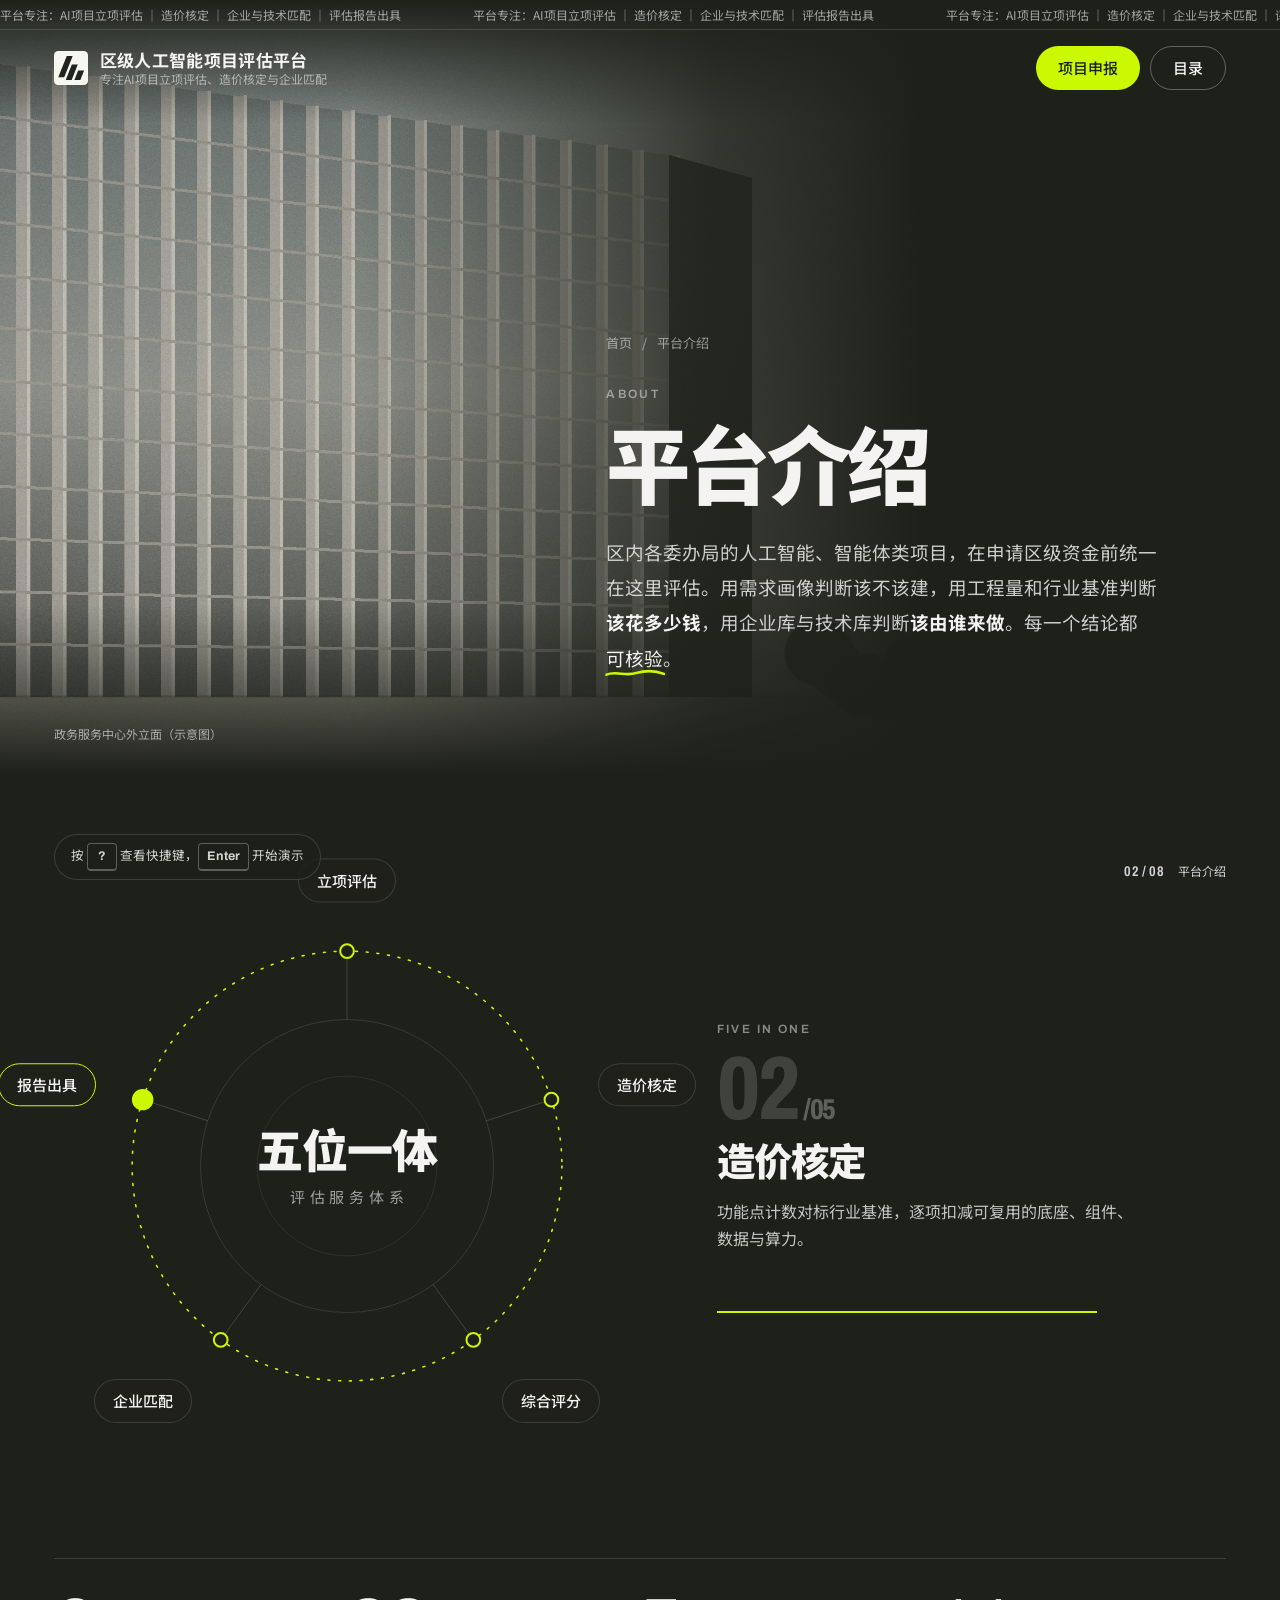
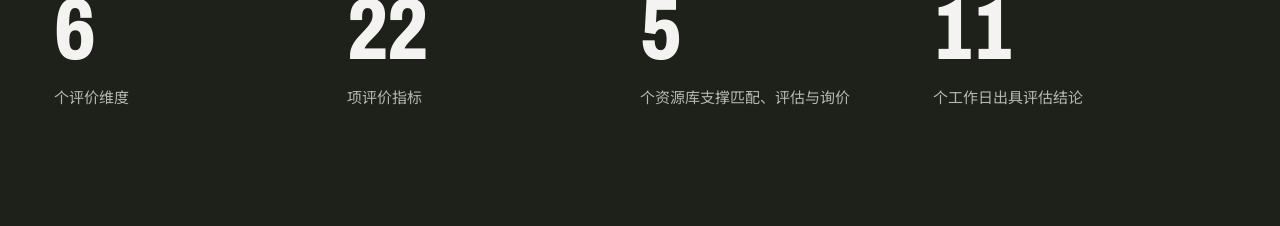
==== about.html @ c64198c4 "按导航拆分八个独立 HTML 页面，提取公共样式与交互" ====
<!DOCTYPE html>
<html lang="zh-CN">
<head>
<meta charset="utf-8">
<meta name="viewport" content="width=device-width, initial-scale=1, viewport-fit=cover">
<title>平台介绍 · 区级人工智能项目评估平台</title>
<link rel="icon" type="image/svg+xml" href="assets/favicon.svg">
<meta name="description" content="专注AI项目立项评估、造价核定与企业匹配。">
<!-- 网络字体异步加载：内网打不开时自动回退到系统字体，不会卡住页面 -->
<link rel="stylesheet" media="print" onload="this.media='all'"
      href="https://fonts.googleapis.com/css2?family=Archivo:wdth,wght@62..125,400..900&family=Noto+Sans+SC:wght@400;500;700;900&display=swap">
<script>document.documentElement.classList.add('js');if(matchMedia('(prefers-reduced-motion: reduce)').matches)document.documentElement.classList.add('rm');</script>
<link rel="stylesheet" href="assets/portal.css">
</head>
<body>
<main id="main" tabindex="-1" class="view on" data-page="about">
  <header class="pb">
    <div class="lb-media ph"><img src="assets/about.jpg" alt="政务服务中心建筑外立面"></div>
    <div class="lb-shade"></div>
    <span class="cap">政务服务中心外立面（示意图）</span>
    <div class="pb-text">
      <p class="crumb rv"><a href="index.html">首页</a><span>/</span><span>平台介绍</span></p>
      <span class="en rv">About</span>
      <h1 class="h1 rl"><span class="ln"><span>平台介绍</span></span></h1>
      <p class="lead rv" style="--d:.15s">区内各委办局的人工智能、智能体类项目，在申请区级资金前统一在这里评估。用需求画像判断该不该建，用工程量和行业基准判断<b>该花多少钱</b>，用企业库与技术库判断<b>该由谁来做</b>。每一个结论都<span class="ul">可核验<svg viewBox="0 0 120 12" preserveAspectRatio="none" aria-hidden="true"><path pathLength="100" d="M2 8 C 22 3, 40 10, 62 6 S 100 3, 118 7"/></svg></span>。</p>
    </div>
  </header>
  <section class="darker ring-sec">
    <div class="wrap ring-grid">
      <div class="ring" id="ring">
        <svg viewBox="0 0 600 600" aria-hidden="true">
          <circle cx="300" cy="300" r="150" fill="none" stroke="rgba(244,243,241,.12)"/>
          <circle cx="300" cy="300" r="92" fill="none" stroke="rgba(244,243,241,.08)"/>
          <g class="orbit"><circle cx="300" cy="300" r="220" fill="none" stroke="#CBF902" stroke-width="1.6" stroke-dasharray="2 9" stroke-linecap="round"/></g>
          <g id="spokes"></g>
        </svg>
        <div class="ring-c"><b>五位一体</b><small>评估服务体系</small></div>
      </div>
      <div class="ring-panel" aria-live="polite">
        <span class="en">Five in one</span>
        <div class="rp-body" id="rpBody">
          <div class="rp-idx num" id="rpIdx">01</div>
          <h3 class="rp-t" id="rpT"></h3>
          <p class="rp-d" id="rpD"></p>
        </div>
        <div class="rp-bar"><i id="rpBar"></i></div>
      </div>
    </div>
    <div class="wrap stats">
      <div class="stat"><span class="num" data-count="6">0</span><p>个评价维度</p></div>
      <div class="stat"><span class="num" data-count="23">0</span><p>项评价指标</p></div>
      <div class="stat"><span class="num" data-count="5">0</span><p>个资源库支撑匹配、评估与询价</p></div>
      <div class="stat"><span class="num" data-count="11">0</span><p>个工作日出具评估结论</p></div>
    </div>
  </section>
</main>

<script src="assets/portal-data.js"></script>
<script src="assets/portal-shell.js"></script>
<script src="assets/pages/about.js"></script>
<script src="assets/portal.js"></script>
</body>
</html>
---- assets/portal.css ----
:root{
  --ink:#2D3126; --ink-2:#1E211A; --paper:#F4F3F1; --lime:#CBF902; --mute:#7F8177;
  --line-d:rgba(244,243,241,.14); --line-l:rgba(45,49,38,.16);
  --cn:"Noto Sans SC","Noto Sans CJK SC","Source Han Sans SC","PingFang SC","Microsoft YaHei",sans-serif;
  --lat:"Archivo","Helvetica Neue",Arial,var(--cn);
  --ease:cubic-bezier(.16,1,.3,1);
  --pad:clamp(20px,4.2vw,72px);
  --maxw:1440px;
  --hd:76px;
}
*{box-sizing:border-box;margin:0;padding:0}
html{-webkit-text-size-adjust:100%;background:var(--ink-2)}
body{background:var(--ink-2);color:var(--paper);font-family:var(--cn);font-size:16px;line-height:1.7;-webkit-font-smoothing:antialiased;overflow-x:hidden}
img{display:block;max-width:100%}
a{color:inherit;text-decoration:none}
button{font:inherit;color:inherit;background:none;border:0;cursor:pointer}
ul{list-style:none}
:focus-visible{outline:2px solid var(--lime);outline-offset:3px}
.light :focus-visible{outline-color:var(--ink)}
.num{font-family:var(--lat);font-variant-numeric:tabular-nums;font-weight:800;font-stretch:72%;letter-spacing:-.02em}
.en{display:block;font-family:var(--lat);font-size:12px;letter-spacing:.2em;text-transform:uppercase;font-weight:600}
.sr{position:absolute;width:1px;height:1px;overflow:hidden;clip:rect(0 0 0 0);white-space:nowrap}

/* ---------- buttons: one shape, two kinds ---------- */
.btn{display:inline-flex;align-items:center;justify-content:center;gap:.6em;height:44px;padding:0 22px;border-radius:999px;font-size:15px;font-weight:500;white-space:nowrap;transition:background .35s,color .35s,border-color .35s}
.btn-lime{background:var(--lime);color:var(--ink-2)}
.btn-lime:hover{background:var(--paper)}
.btn-line{border:1px solid rgba(244,243,241,.32);color:var(--paper)}
.btn-line:hover{border-color:var(--paper)}
.light .btn-line{border-color:rgba(45,49,38,.3);color:var(--ink)}
.light .btn-line:hover{border-color:var(--ink)}
.btn-solid-paper{background:var(--paper);color:var(--ink-2)}
.btn-solid-paper:hover{background:var(--lime)}

/* ---------- reveal system ---------- */
.js .ln{display:block;overflow:hidden;padding-bottom:.1em;margin-bottom:-.1em}
.js .ln>span{display:inline-block;transform:translateY(110%);transition:transform 1.2s var(--ease);transition-delay:var(--d,0s)}
.js .rl.in .ln>span,.js .hero.play .ln>span{transform:none}
.js .rv{opacity:0;transform:translateY(26px);transition:opacity 1s var(--ease),transform 1.2s var(--ease);transition-delay:var(--d,0s)}
.js .rv.in,.js .hero.play .rv{opacity:1;transform:none}
.rm *,.rm *::before,.rm *::after{transition-duration:.01ms!important;animation:none!important}
.rm .ln>span,.rm .rv{transform:none!important;opacity:1!important}

/* hand-drawn underline */
.ul{position:relative;white-space:nowrap;color:var(--paper)}
.ul svg{position:absolute;left:-3%;bottom:-.38em;width:106%;height:.55em;overflow:visible;pointer-events:none}
.ul path{fill:none;stroke:var(--lime);stroke-width:3;stroke-linecap:round;stroke-dasharray:100;stroke-dashoffset:100;transition:stroke-dashoffset 1.5s var(--ease) .5s}
.in .ul path{stroke-dashoffset:0}

/* ---------- preloader ---------- */
.pre{position:fixed;inset:0;z-index:100;background:var(--ink-2);color:var(--paper);display:flex;flex-direction:column;justify-content:space-between;padding:calc(var(--pad) * .9) var(--pad);clip-path:inset(0 0 0 0);transition:clip-path 1.1s var(--ease);cursor:pointer}
.pre.out{clip-path:inset(0 0 100% 0)}
.pre-top{display:flex;justify-content:space-between;color:rgba(244,243,241,.55)}
.pre-mid{display:flex;align-items:flex-end;justify-content:space-between;gap:32px;flex-wrap:wrap}
.pre-num{font-size:clamp(120px,24vw,380px);line-height:.78}
.pre-num i{font-style:normal;font-size:.3em;color:rgba(244,243,241,.35);margin-left:.08em}
.pre-eng{display:flex;flex-direction:column;gap:6px;font-size:clamp(16px,1.5vw,22px);font-weight:700;padding-bottom:1.2vw}
.pre-eng span{color:rgba(244,243,241,.22);transition:color .5s}
.pre-eng span.on{color:var(--paper)}
.pre-eng span.on::before{content:"";display:inline-block;width:8px;height:8px;border-radius:50%;background:var(--lime);margin-right:12px;vertical-align:middle}
.pre-foot{display:flex;flex-direction:column;gap:16px}
.pre-bar{height:2px;background:rgba(244,243,241,.12)}
.pre-bar i{display:block;height:100%;background:var(--lime);transform:scaleX(0);transform-origin:left}
.pre-cap{display:flex;justify-content:space-between;font-size:13px;color:rgba(244,243,241,.55)}

/* ---------- header ---------- */
.top{position:fixed;left:0;right:0;top:0;z-index:50;transition:background .5s}
.top.solid{background:rgba(30,33,26,.94);backdrop-filter:blur(14px);-webkit-backdrop-filter:blur(14px)}
.ticker{height:30px;overflow:hidden;border-bottom:1px solid var(--line-d);font-size:12px;color:rgba(244,243,241,.62);transition:height .45s var(--ease),opacity .45s}
.top.solid .ticker{height:0;opacity:0;border-bottom-color:transparent}
.ticker-track{display:flex;width:max-content;line-height:30px;animation:marq 48s linear infinite}
.ticker-track span{padding-right:72px}
@keyframes marq{to{transform:translateX(-50%)}}
.hd{height:var(--hd);display:flex;align-items:center;padding:0 var(--pad)}
.brand{display:flex;align-items:center;gap:12px;flex-shrink:0}
.brand-mark{width:34px;height:34px;flex-shrink:0}
.brand b{display:block;font-size:17px;font-weight:700;letter-spacing:.02em;line-height:1.25}
.brand small{display:block;font-size:12px;color:rgba(244,243,241,.6);line-height:1.35}
.nav{display:flex;gap:clamp(14px,1.55vw,28px);margin-left:auto;font-size:15px}
.nav a{position:relative;padding:6px 0;color:rgba(244,243,241,.75);transition:color .3s}
.nav a::after{content:"";position:absolute;left:0;right:0;bottom:-2px;height:2px;background:var(--lime);transform:scaleX(0);transform-origin:left;transition:transform .5s var(--ease)}
.nav a:hover,.nav a.on{color:var(--paper)}
.nav a.on::after{transform:scaleX(1)}
.hd-act{display:flex;gap:10px;margin-left:clamp(16px,2.2vw,36px)}
@media (max-width:1340px){.nav{display:none}.hd-act{margin-left:auto}}
@media (max-width:720px){.brand small{display:none}.hd-act .btn-lime{display:none}}

/* ---------- hero (layout A) ---------- */
.hero{position:relative;height:100vh;height:100svh;min-height:640px;overflow:hidden;background:var(--ink-2)}
.hero-media{position:absolute;inset:0;transform:scale(1.08);filter:brightness(.35);transition:transform 2s var(--ease),filter 1.6s var(--ease)}
.hero.play .hero-media{transform:scale(1);filter:brightness(1)}
.hero-img{position:absolute;inset:0;width:100%;height:100%;object-fit:cover;object-position:62% 60%}
.hero-img.base{filter:saturate(.82) brightness(.84)}
.hero-img.reveal{filter:saturate(1.12) brightness(1.12) contrast(1.04);
  -webkit-mask-image:radial-gradient(circle var(--r,0px) at var(--mx,50%) var(--my,50%),#000 42%,transparent 100%),radial-gradient(circle var(--r2,0px) at var(--mx2,50%) var(--my2,50%),#000 30%,transparent 100%);
  mask-image:radial-gradient(circle var(--r,0px) at var(--mx,50%) var(--my,50%),#000 42%,transparent 100%),radial-gradient(circle var(--r2,0px) at var(--mx2,50%) var(--my2,50%),#000 30%,transparent 100%)}
.hero-shade{position:absolute;inset:0;pointer-events:none;background:
  linear-gradient(to bottom,rgba(30,33,26,.72) 0%,rgba(30,33,26,0) 24%),
  linear-gradient(to top,rgba(30,33,26,.94) 0%,rgba(30,33,26,.5) 36%,rgba(30,33,26,0) 62%),
  linear-gradient(to right,rgba(30,33,26,.66) 0%,rgba(30,33,26,0) 58%)}
.hero-in{position:absolute;left:var(--pad);bottom:clamp(84px,12vh,136px);z-index:2;max-width:calc(100vw - var(--pad) * 2 - clamp(300px,24vw,380px) - 48px);pointer-events:none}
.hero-in .en{color:rgba(244,243,241,.62);transition-delay:.15s}
.hero-t .ln{white-space:nowrap}
.hero-t{font-size:clamp(44px,5.4vw,110px);font-weight:900;line-height:1.06;letter-spacing:-.035em;margin:20px 0 26px}
.hero-t .ln:nth-child(2)>span{transition-delay:.12s}
.hero-t em{font-style:normal;color:var(--lime)}
.hero-p{font-size:clamp(16px,1.3vw,21px);color:rgba(244,243,241,.84);transition-delay:.35s}
.hero-side{position:absolute;right:var(--pad);bottom:clamp(84px,12vh,136px);z-index:2;width:clamp(300px,24vw,380px);display:flex;flex-direction:column;gap:12px;transition-delay:.5s}
.hc{display:block;background:rgba(30,33,26,.62);backdrop-filter:blur(16px);-webkit-backdrop-filter:blur(16px);border:1px solid var(--line-d);border-radius:4px;padding:20px}
.hc-k{display:block;font-size:13px;color:rgba(244,243,241,.62)}
.hc-t{display:block;font-size:17px;font-weight:700;line-height:1.45;margin:6px 0 8px}
.hc-n{display:block;font-size:13px;color:rgba(244,243,241,.75);margin-bottom:16px}
.hc-n em{font-style:normal;color:var(--lime);font-weight:700}
.hc-img{position:relative;display:block;aspect-ratio:16/10;overflow:hidden;border-radius:2px;background:var(--ink)}
.hc-img img{width:100%;height:100%;object-fit:cover;filter:saturate(.85);transition:transform 1.2s var(--ease)}
.hc:hover .hc-img img{transform:scale(1.06)}
.hc-arr{position:absolute;right:8px;bottom:8px;width:34px;height:34px;display:grid;place-items:center;background:var(--ink-2);border-radius:2px;transition:background .3s,color .3s}
.hc:hover .hc-arr{background:var(--lime);color:var(--ink-2)}
.hero-side .btn{height:52px;width:100%;justify-content:space-between;padding:0 24px;font-size:16px;font-weight:700}
.hero-scroll{position:absolute;left:50%;bottom:26px;z-index:2;transform:translateX(-50%);display:flex;flex-direction:column;align-items:center;gap:10px;font-size:12px;color:rgba(244,243,241,.55);transition-delay:.8s}
.hero-scroll i{display:block;width:1px;height:38px;background:rgba(244,243,241,.2);position:relative;overflow:hidden}
.hero-scroll i::after{content:"";position:absolute;left:0;top:-40%;width:1px;height:40%;background:var(--paper);animation:drip 2.2s var(--ease) infinite}
@keyframes drip{to{top:110%}}
@media (max-width:900px){.hero-in{max-width:none;right:var(--pad);bottom:auto;top:24vh}.hero-side{left:var(--pad);right:var(--pad);width:auto;bottom:28px}.hero-side .hc{display:none}.hero-scroll{display:none}}

/* ---------- sections ---------- */
.sec{position:relative;padding:clamp(96px,13vh,168px) var(--pad)}
.dark{background:var(--ink);color:var(--paper)}
.darker{background:var(--ink-2);color:var(--paper)}
.light{background:var(--paper);color:var(--ink)}
.wrap{max-width:var(--maxw);margin:0 auto}
.sh{display:grid;grid-template-columns:minmax(0,1.35fr) minmax(0,1fr);gap:28px 64px;align-items:end;margin-bottom:clamp(48px,7vh,92px)}
.sh .en{color:rgba(244,243,241,.5);margin-bottom:18px}
.light .sh .en{color:var(--mute)}
.h2{font-size:clamp(38px,5vw,88px);font-weight:900;line-height:1.1;letter-spacing:-.035em}
.h2.h2-sm{font-size:clamp(32px,3.3vw,56px);white-space:nowrap}
@media (max-width:620px){.h2.h2-sm{white-space:normal}}
.sh p{font-size:clamp(16px,1.2vw,19px);max-width:30em;opacity:.78}
@media (max-width:900px){.sh{grid-template-columns:1fr}}
.cap{font-size:12px;color:rgba(244,243,241,.62)}
.ph{background:var(--ink)}
.ph.missing{background:linear-gradient(135deg,var(--ink),var(--ink-2))!important}
.ph.missing::before{content:"缺少图片：" attr(data-file);position:absolute;left:14px;bottom:12px;z-index:6;font-size:12px;color:rgba(244,243,241,.6)}

/* ---------- layout B (photo left, fade right) ---------- */
.lb{position:relative;min-height:min(94vh,940px);display:grid;grid-template-columns:minmax(0,1fr) minmax(0,580px);align-items:center;padding:0 var(--pad);overflow:hidden}
.lb-media{position:absolute;inset:0}
.lb-media img{position:absolute;left:0;top:0;width:74%;height:100%;object-fit:cover;object-position:30% 50%;filter:saturate(.85) brightness(.9)}
.lb-shade{position:absolute;inset:0;background:
  linear-gradient(to right,rgba(30,33,26,0) 0%,rgba(30,33,26,.1) 28%,rgba(30,33,26,.84) 56%,var(--ink-2) 72%),
  linear-gradient(to top,var(--ink-2) 0%,rgba(30,33,26,0) 22%),
  linear-gradient(to bottom,var(--ink-2) 0%,rgba(30,33,26,0) 16%)}
.lb .cap{position:absolute;left:var(--pad);bottom:30px;z-index:2}
.lb-text{grid-column:2;position:relative;z-index:2;padding:clamp(96px,14vh,150px) 0}
.lb-text .en{color:rgba(244,243,241,.5);margin-bottom:18px}
.lead{font-size:clamp(18px,1.45vw,23px);line-height:1.9;color:rgba(244,243,241,.82);margin-top:32px}
.lead b{color:var(--paper);font-weight:700}
@media (max-width:900px){.lb{grid-template-columns:1fr;min-height:0}.lb-media img{width:100%}.lb-shade{background:linear-gradient(to bottom,rgba(30,33,26,.2),var(--ink-2) 62%)}.lb-text{grid-column:1;padding-top:44vh}}

/* ---------- about: five-in-one ring ---------- */
.ring-sec{padding:clamp(72px,11vh,140px) var(--pad) clamp(96px,13vh,168px)}
.ring-grid{display:grid;grid-template-columns:minmax(0,1.15fr) minmax(0,1fr);gap:clamp(40px,6vw,96px);align-items:center}
.ring{position:relative;width:min(100%,640px);aspect-ratio:1;margin:0 auto}
.ring svg{position:absolute;inset:0;width:100%;height:100%;overflow:visible}
.orbit{transform-box:view-box;transform-origin:50% 50%;animation:spin 90s linear infinite}
@keyframes spin{to{transform:rotate(360deg)}}
.ring-c{position:absolute;inset:0;display:grid;place-content:center;text-align:center;pointer-events:none}
.ring-c b{font-size:clamp(34px,3.6vw,58px);font-weight:900;line-height:1.1;letter-spacing:-.02em}
.ring-c small{display:block;font-size:15px;color:rgba(244,243,241,.6);margin-top:10px;letter-spacing:.32em;padding-left:.32em}
.node{position:absolute;transform:translate(-50%,-50%);display:flex;align-items:center;gap:10px;padding:8px 18px 8px 9px;border-radius:999px;border:1px solid var(--line-d);background:rgba(30,33,26,.9);font-size:15px;font-weight:500;white-space:nowrap;transition:border-color .4s,background .4s}
.node{padding:8px 18px}
.node:hover,.node.on{border-color:var(--lime)}
.ndot{fill:var(--ink-2);stroke:var(--lime);stroke-width:2;transition:r .45s var(--ease),fill .45s}
.ndot.on{fill:var(--lime);r:10px}
.rp-idx small{font-size:.32em;margin-left:.15em;color:rgba(244,243,241,.3)}
.ring-panel .en{color:rgba(244,243,241,.5)}
.rp-idx{font-size:clamp(64px,7vw,120px);line-height:.9;color:rgba(244,243,241,.16);margin:10px 0 6px}
.rp-t{font-size:clamp(30px,3vw,48px);font-weight:900;letter-spacing:-.02em;line-height:1.2}
.rp-d{font-size:clamp(16px,1.2vw,19px);color:rgba(244,243,241,.78);margin-top:16px;max-width:26em;min-height:5.2em}
.rp-body{transition:opacity .35s,transform .5s var(--ease)}
.rp-body.swap{opacity:0;transform:translateY(10px)}
.rp-bar{height:2px;background:var(--line-d);margin-top:30px;max-width:380px}
.rp-bar i{display:block;height:100%;width:100%;background:var(--lime);transform-origin:left;transform:scaleX(0)}
.rp-bar i.run{animation:fill 5s linear forwards}
@keyframes fill{to{transform:scaleX(1)}}
.stats{display:grid;grid-template-columns:repeat(4,1fr);border-top:1px solid var(--line-d);margin-top:clamp(72px,11vh,132px)}
.stat{padding:30px 24px 0 0}
.stat .num{font-size:clamp(60px,6.8vw,120px);line-height:.95;display:block}
.stat p{font-size:15px;color:rgba(244,243,241,.7);margin-top:12px}
@media (max-width:1000px){.ring-grid{grid-template-columns:1fr}.stats{grid-template-columns:repeat(2,1fr)}.node{font-size:13px;padding:6px 12px 6px 7px}}

/* ---------- evaluation ---------- */
.eval-grid{display:grid;grid-template-columns:minmax(0,1fr) minmax(0,2fr);gap:clamp(20px,2.4vw,40px)}
.eval-photo{position:relative;overflow:hidden;border-radius:4px;min-height:460px}
.eval-photo img{position:absolute;inset:0;width:100%;height:100%;object-fit:cover;filter:saturate(.85)}
.eval-photo .cap{position:absolute;left:18px;bottom:16px;z-index:2}
.eval-photo::after{content:"";position:absolute;inset:0;background:linear-gradient(to top,rgba(30,33,26,.6),rgba(30,33,26,0) 40%)}
.duel{display:flex;min-height:460px;border-radius:4px;overflow:hidden;border:1px solid var(--line-l)}
.duel-side{flex:1;position:relative;padding:clamp(24px,3vw,44px);display:flex;flex-direction:column;justify-content:space-between;transition:flex 1s var(--ease);overflow:hidden;min-width:0}
.duel-new{background:var(--ink);color:var(--paper)}
.duel:hover .duel-side{flex:.75}
.duel .duel-side:hover{flex:1.5}
.duel-t{font-size:clamp(40px,4.4vw,82px);font-weight:900;line-height:1.02;letter-spacing:-.035em;white-space:nowrap}
.duel-new .duel-t span{color:var(--lime)}
.duel-p{font-size:16px;line-height:1.75;max-width:24em;margin-top:18px;opacity:.8}
.duel-list{margin-top:26px;font-size:14px;opacity:.5;transition:opacity .6s}
.duel-side:hover .duel-list{opacity:1}
.duel-list div{display:grid;grid-template-columns:4.5em 1fr;gap:10px;padding:10px 0;border-top:1px solid var(--line-l)}
.duel-new .duel-list div{border-top-color:var(--line-d)}
.duel-list dt{color:var(--mute)}
.duel-new .duel-list dt{color:rgba(244,243,241,.5)}
.dims{display:grid;grid-template-columns:repeat(3,1fr);margin-top:clamp(20px,2.4vw,40px);border-top:1px solid var(--line-l);border-left:1px solid var(--line-l)}
.dim{position:relative;height:clamp(270px,21vw,320px);border-right:1px solid var(--line-l);border-bottom:1px solid var(--line-l);overflow:hidden;outline-offset:-3px}
.dim-f,.dim-b{position:absolute;inset:0;padding:clamp(22px,2vw,30px);display:flex;flex-direction:column;justify-content:space-between;transition:transform .9s var(--ease),opacity .6s}
.dim-b{background:var(--ink);color:var(--paper);transform:translateY(101%)}
.dim:hover .dim-b,.dim:focus-visible .dim-b,.dim.open .dim-b{transform:none}
.dim:hover .dim-f,.dim:focus-visible .dim-f,.dim.open .dim-f{transform:translateY(-16%);opacity:0}
.dim-top{display:flex;justify-content:space-between;align-items:baseline;gap:12px}
.dim-code{font-family:var(--lat);font-weight:700;font-size:14px;color:var(--mute)}
.dim-name{font-size:clamp(24px,2.1vw,34px);font-weight:900;line-height:1.2;letter-spacing:-.02em}
.dim-w{display:flex;align-items:baseline;gap:10px}
.dim-w .num{font-size:clamp(68px,6.2vw,108px);line-height:.85}
.dim-w small{font-size:14px;color:var(--mute)}
.dim-bar{height:4px;background:var(--line-l);margin-top:16px}
.dim-bar i{display:block;height:100%;background:var(--ink);width:0;transition:width 1.4s var(--ease) .3s}
.dims.in .dim-bar i{width:calc(var(--w) / 24 * 100%)}
.dim-b{justify-content:flex-start;gap:14px}
.dim-b .dim-top{align-items:center}
.dim-b h4{font-size:15px;font-weight:500;color:rgba(244,243,241,.62)}
.dim-b .dim-top .num{color:var(--lime);font-size:44px;line-height:1}
.dim-b ul{margin-top:6px}
.dim-b li{font-size:clamp(15px,1.15vw,17px);padding:9px 0;border-top:1px solid var(--line-d)}
.veto{display:flex;flex-wrap:wrap;gap:8px 28px;margin-top:28px;font-size:14px;color:var(--mute)}
.veto b{color:var(--ink);font-weight:700;margin-right:4px}
@media (max-width:1000px){.eval-grid{grid-template-columns:1fr}.eval-photo{min-height:320px}.duel{flex-direction:column}.duel-side{min-height:300px}.dims{grid-template-columns:repeat(2,1fr)}}
@media (max-width:620px){.dims{grid-template-columns:1fr}}
@media (max-width:620px){.pg{display:none}.hero-t{font-size:clamp(32px,9.4vw,46px)}.desk-list{grid-template-columns:1fr}.ring-sec{overflow:hidden}}

/* ---------- pricing ---------- */
.formula{display:flex;flex-wrap:wrap;align-items:center;gap:12px 14px;font-size:clamp(17px,1.5vw,24px);font-weight:700;padding:24px 0;border-top:1px solid var(--line-d);border-bottom:1px solid var(--line-d);margin-bottom:clamp(44px,6vh,76px)}
.formula .t{padding:6px 16px;border:1px solid var(--line-d);border-radius:999px;color:rgba(244,243,241,.55);transition:color .6s,border-color .6s}
.formula.in .t{color:var(--paper);border-color:rgba(244,243,241,.45)}
.formula.in .t.key{border-color:var(--lime)}
.formula .op{color:rgba(244,243,241,.45);font-weight:500}
.price-grid{display:grid;grid-template-columns:minmax(0,1.9fr) minmax(0,1fr);gap:clamp(32px,4.2vw,80px);align-items:start}
.wf{position:relative}
.wf svg{width:100%;height:auto;overflow:visible;font-family:var(--cn)}
.wf-bar{transform-box:fill-box;transform-origin:50% 100%;transform:scaleY(0);transition:transform 1.1s var(--ease),opacity .3s;cursor:pointer}
.wf-bar.down{transform-origin:50% 0%}
.wf.in .wf-bar{transform:none}
.wf-bar:hover{opacity:.82}
.wf-fade{opacity:0;transition:opacity .8s var(--ease)}
.wf.in .wf-fade{opacity:1}
.wf-tip{position:absolute;z-index:5;pointer-events:none;width:270px;background:var(--paper);color:var(--ink);padding:14px 16px;border-radius:4px;font-size:13.5px;line-height:1.6;opacity:0;transform:translateY(8px);transition:opacity .25s,transform .35s var(--ease)}
.wf-tip.on{opacity:1;transform:none}
.wf-tip b{display:block;font-size:15px;margin-bottom:4px}
.wf-tip small{display:block;color:var(--mute);margin-top:6px}
.wf-note{font-size:13px;color:rgba(244,243,241,.55);margin-top:14px}
.price-side figure{border-radius:4px;overflow:hidden;position:relative}
.price-side figure img{width:100%;aspect-ratio:3/2;object-fit:cover;filter:saturate(.85)}
.price-side figcaption{position:absolute;left:14px;bottom:12px}
.price-side figure::after{content:"";position:absolute;inset:0;background:linear-gradient(to top,rgba(30,33,26,.82),rgba(30,33,26,0) 50%)}
.price-side figcaption{z-index:2}
.kv{padding:20px 0;border-bottom:1px solid var(--line-d);display:flex;justify-content:space-between;align-items:baseline;gap:16px}
.kv span{font-size:14px;color:rgba(244,243,241,.62)}
.kv .num{font-size:clamp(40px,3.6vw,60px);line-height:1}
.kv .num small{font-family:var(--cn);font-size:14px;font-weight:500;color:rgba(244,243,241,.6);margin-left:6px;font-stretch:normal}
.kv .num{color:var(--paper)}
.kv.hl .num{color:var(--lime)}
.kv-sub{font-size:13px;color:rgba(244,243,241,.5);display:block;margin-top:4px;text-align:right}
.chips{display:flex;flex-wrap:wrap;gap:8px;margin-top:22px}
.chip{font-size:12.5px;padding:5px 12px;border:1px solid var(--line-d);border-radius:999px;color:rgba(244,243,241,.75)}
@media (max-width:1000px){.price-grid{grid-template-columns:1fr}}

/* ---------- matching: pinned strip + desk ---------- */
.hs{position:relative;margin:0 calc(var(--pad) * -1)}
.hs-sticky{position:sticky;top:0;height:100vh;overflow:hidden;display:flex;align-items:center}
.hs-track{display:flex;align-items:center;gap:clamp(20px,2.4vw,36px);padding:0 var(--pad);width:max-content;will-change:transform}
.hs-intro{flex:0 0 clamp(280px,27vw,440px);padding-right:clamp(16px,3vw,48px)}
.hs-intro h3{font-size:clamp(34px,3.6vw,60px);font-weight:900;line-height:1.12;letter-spacing:-.03em}
.hs-intro p{font-size:16px;color:var(--mute);margin-top:18px;max-width:22em}
.scard{flex:0 0 min(clamp(240px,23vw,390px),calc((100vh - 330px) * .8))}
.scard-cap{display:flex;justify-content:space-between;font-size:13px;color:var(--mute);margin-bottom:12px}
.scard-img{position:relative;aspect-ratio:4/5;overflow:hidden;border-radius:4px}
.scard-img img{width:100%;height:100%;object-fit:cover;filter:saturate(.85);transition:transform 1.4s var(--ease)}
.scard:hover .scard-img img{transform:scale(1.05)}
.scard h3{font-size:clamp(22px,1.8vw,28px);font-weight:900;margin-top:18px;letter-spacing:-.02em}
.scard p{font-size:14px;color:var(--mute);margin-top:4px}
.hs-end{flex:0 0 clamp(260px,24vw,380px);padding-left:clamp(8px,2vw,32px)}
.hs-end h3{font-size:clamp(28px,2.8vw,44px);font-weight:900;line-height:1.2;letter-spacing:-.02em;margin-bottom:24px}
.hs-end .btn{background:var(--ink);color:var(--paper)}
.hs-end .btn:hover{background:var(--ink-2)}
@media (max-width:900px){.hs{height:auto!important}.hs-sticky{position:relative;height:auto;overflow-x:auto;padding:24px 0}.hs-track{transform:none!important}}

.desk{margin-top:clamp(72px,11vh,132px);background:var(--ink-2);color:var(--paper);border-radius:4px;overflow:hidden;scroll-margin-top:calc(var(--hd) + 24px)}
.desk-bar{display:flex;justify-content:space-between;align-items:center;gap:16px;flex-wrap:wrap;padding:14px 22px;border-bottom:1px solid var(--line-d);font-size:13px;color:rgba(244,243,241,.6)}
.desk-bar b{color:var(--paper);font-size:15px;margin-right:10px}
.desk-bar .demo{font-size:12px;padding:2px 10px;border:1px solid var(--line-d);border-radius:999px}
.desk-body{display:grid;grid-template-columns:minmax(250px,1fr) minmax(0,2.15fr)}
.desk-list{border-right:1px solid var(--line-d);padding:12px}
.desk-list h4{font-size:13px;font-weight:500;color:rgba(244,243,241,.5);padding:8px 14px 6px}
.proj{display:block;width:100%;text-align:left;padding:16px 16px 16px 18px;border-radius:4px;border:1px solid transparent;transition:background .3s,border-color .3s;margin-top:4px}
.proj:hover{background:rgba(244,243,241,.04)}
.proj.on{background:rgba(244,243,241,.06);border-color:var(--line-d);box-shadow:inset 3px 0 0 var(--lime)}
.proj b{display:block;font-size:16px;font-weight:700;line-height:1.45}
.proj small{display:block;font-size:12.5px;color:rgba(244,243,241,.55);margin-top:3px}
.proj-row{display:flex;justify-content:space-between;align-items:center;margin-top:12px;font-size:13px;color:rgba(244,243,241,.62)}
.proj-row .num{font-size:20px;color:var(--paper)}
.st{font-size:12px;padding:2px 10px;border-radius:999px;background:rgba(244,243,241,.08)}
.st.done{background:var(--paper);color:var(--ink-2)}
.desk-main{padding:22px clamp(20px,2.4vw,36px) 26px;min-width:0}
.profile{display:grid;grid-template-columns:repeat(3,minmax(0,1fr));gap:18px;padding-bottom:22px;border-bottom:1px solid var(--line-d)}
.profile h5{font-size:12.5px;font-weight:500;color:rgba(244,243,241,.5)}
.tag{display:inline-block;font-size:12.5px;padding:4px 11px;border-radius:999px;background:rgba(244,243,241,.08);margin:7px 6px 0 0}
.cands-h{display:flex;justify-content:space-between;align-items:baseline;gap:16px;flex-wrap:wrap;margin:22px 0 8px}
.cands-h b{font-size:15px}
.legend{display:flex;flex-wrap:wrap;gap:6px 16px;font-size:12px;color:rgba(244,243,241,.55)}
.legend i{display:inline-block;width:10px;height:10px;border-radius:2px;margin-right:6px;vertical-align:-1px}
.cand{display:grid;grid-template-columns:40px minmax(0,1.25fr) minmax(0,1.5fr) 104px;gap:22px;align-items:center;padding:20px 0;border-top:1px solid var(--line-d);background:var(--ink-2)}
.cand-rank{font-family:var(--lat);font-weight:800;font-size:28px;color:rgba(244,243,241,.28);font-stretch:72%}
.cand:first-child .cand-rank{color:var(--lime)}
.cand-n b{display:block;font-size:18px}
.cand-n small{display:block;font-size:12.5px;color:rgba(244,243,241,.55);line-height:1.5}
.cand-n .tag{font-size:12px;padding:3px 9px}
.sbar{display:flex;height:10px;background:rgba(244,243,241,.07);border-radius:1px;overflow:hidden}
.sbar i{display:block;height:100%;width:0;transition:width 1s var(--ease)}
.cand-meta{display:flex;justify-content:space-between;gap:12px;font-size:12.5px;color:rgba(244,243,241,.6);margin-top:10px}
.cand-meta em{font-style:normal;color:var(--paper)}
.cand-s{text-align:right}
.cand-s .num{font-size:46px;line-height:1;display:block}
.cand-s small{font-size:12px;color:rgba(244,243,241,.5)}
.desk-foot{display:flex;justify-content:space-between;gap:16px;flex-wrap:wrap;padding:14px 22px;border-top:1px solid var(--line-d);font-size:12.5px;color:rgba(244,243,241,.55)}
@media (max-width:1100px){.desk-body{grid-template-columns:1fr}.desk-list{border-right:0;border-bottom:1px solid var(--line-d);display:grid;grid-template-columns:repeat(3,minmax(0,1fr));gap:6px}.desk-list h4{grid-column:1/-1}.cand{grid-template-columns:32px minmax(0,1fr) 80px}.cand-mid{grid-column:2/4}.profile{grid-template-columns:1fr}}

/* ---------- process ---------- */
.steps{position:relative;display:grid;grid-template-columns:repeat(8,minmax(0,1fr))}
.steps-line{position:absolute;left:0;right:0;top:6px;height:1px;background:var(--line-d)}
.steps-line i{display:block;height:100%;background:var(--lime);transform:scaleX(0);transform-origin:left;transition:transform 2.6s cubic-bezier(.65,0,.35,1) .2s}
.steps.in .steps-line i{transform:none}
.step{position:relative;padding-right:18px}
.step-dot{width:13px;height:13px;border-radius:50%;background:var(--ink);border:2px solid rgba(244,243,241,.35);margin-bottom:30px;transition:background .4s,border-color .4s;transition-delay:var(--d)}
.steps.in .step-dot{border-color:var(--lime);background:var(--ink)}
.steps.in .step.auto .step-dot{background:var(--lime)}
.step .num{font-size:clamp(40px,3.6vw,66px);line-height:1;color:rgba(244,243,241,.24);display:block}
.step h3{font-size:clamp(18px,1.4vw,22px);font-weight:900;margin-top:14px}
.step p{font-size:13.5px;color:rgba(244,243,241,.62);margin-top:6px;line-height:1.6}
.step p b{display:block;color:rgba(244,243,241,.85);font-weight:500}
.auto-tag{display:inline-block;font-size:12px;font-weight:700;background:var(--lime);color:var(--ink-2);padding:2px 10px;border-radius:999px;margin-top:14px}
.proc-note{display:flex;gap:40px;flex-wrap:wrap;margin-top:clamp(56px,8vh,96px);padding-top:28px;border-top:1px solid var(--line-d)}
.proc-note div{display:flex;align-items:baseline;gap:12px}
.proc-note .num{font-size:clamp(48px,4.6vw,80px);line-height:1}
.proc-note span{font-size:15px;color:rgba(244,243,241,.7)}
@media (max-width:1100px){.steps{grid-template-columns:repeat(4,minmax(0,1fr));row-gap:56px}.steps-line{display:none}}
@media (max-width:620px){.steps{grid-template-columns:repeat(2,minmax(0,1fr))}}

/* ---------- cases ---------- */
.cases{display:grid;grid-template-columns:repeat(3,minmax(0,1fr));gap:clamp(14px,1.6vw,24px)}
.case{position:relative;aspect-ratio:1/1.12;overflow:hidden;border-radius:4px;color:var(--paper);outline-offset:3px}
.case img{position:absolute;inset:0;width:100%;height:100%;object-fit:cover;filter:saturate(.8) brightness(.8);transition:transform 1.4s var(--ease)}
.case::after{content:"";position:absolute;inset:0;background:linear-gradient(to top,rgba(30,33,26,.92) 0%,rgba(30,33,26,.2) 52%,rgba(30,33,26,.35) 100%);pointer-events:none}
.case-scene{position:absolute;left:22px;top:20px;z-index:2;font-size:13px;color:rgba(244,243,241,.75)}
.case-f{position:absolute;left:0;right:0;bottom:0;z-index:2;padding:24px;transition:transform .9s var(--ease),opacity .5s}
.case-f h3{font-size:clamp(20px,1.6vw,25px);font-weight:900;line-height:1.35;letter-spacing:-.01em}
.case-f small{display:block;font-size:13px;color:rgba(244,243,241,.65);margin:6px 0 14px}
.v{display:inline-block;font-size:13px;font-weight:700;padding:3px 12px;border-radius:999px;border:1px solid rgba(244,243,241,.5)}
.v.v1{background:var(--lime);color:var(--ink-2);border-color:var(--lime)}
.v.v2{background:var(--paper);color:var(--ink-2);border-color:var(--paper)}
.v.v5{background:var(--mute);border-color:var(--mute)}
.case-b{position:absolute;inset:0;z-index:3;background:var(--ink);padding:24px;display:flex;flex-direction:column;justify-content:space-between;transform:translateY(101%);transition:transform .9s var(--ease)}
.case:hover .case-b,.case:focus-visible .case-b,.case.open .case-b{transform:none}
.case:hover img{transform:scale(1.06)}
.case-b h4{font-size:16px;font-weight:700;line-height:1.45}
.case-flow{display:flex;align-items:baseline;gap:12px;flex-wrap:wrap}
.case-flow .num{font-size:clamp(44px,3.8vw,64px);line-height:1}
.case-flow .num.to{color:var(--lime)}
.case-flow i{font-style:normal;color:rgba(244,243,241,.5)}
.case-flow small{font-size:13px;color:rgba(244,243,241,.55);width:100%}
.case-rows div{display:flex;justify-content:space-between;padding:9px 0;border-top:1px solid var(--line-d);font-size:14px}
.case-rows span{color:rgba(244,243,241,.6)}
.case-ent{display:flex;gap:6px;flex-wrap:wrap;margin-top:10px}
.case-ent .tag{margin:0}
@media (max-width:1000px){.cases{grid-template-columns:repeat(2,minmax(0,1fr))}}
@media (max-width:620px){.cases{grid-template-columns:1fr}}


/* ---------- news ---------- */
.news{display:grid;grid-template-columns:repeat(2,minmax(0,1fr));gap:clamp(32px,4.4vw,80px)}
.news-h{display:flex;justify-content:space-between;align-items:baseline;border-bottom:2px solid var(--ink);padding-bottom:14px;margin-bottom:24px}
.news-h h3{font-size:clamp(22px,1.8vw,28px);font-weight:900}
.news-h a{font-family:var(--lat);font-size:13px;font-weight:600;letter-spacing:.12em;color:var(--mute);transition:color .3s}
.news-h a:hover{color:var(--ink)}
.news-feat{display:grid;grid-template-columns:minmax(0,1fr) minmax(0,1fr);gap:22px;align-items:start;padding-bottom:22px}
.news-feat .ph{position:relative;aspect-ratio:4/3;overflow:hidden;border-radius:4px}
.news-feat img{width:100%;height:100%;object-fit:cover;filter:saturate(.85);transition:transform 1.2s var(--ease)}
.news-feat:hover img{transform:scale(1.05)}
.news-feat h4{font-size:18px;font-weight:700;line-height:1.5}
.news-feat p{font-size:14px;color:var(--mute);margin-top:8px}
.news-feat time,.news-list time{font-family:var(--lat);font-size:13px;color:var(--mute);font-variant-numeric:tabular-nums}
.news-list a{display:flex;justify-content:space-between;gap:20px;padding:15px 0;border-top:1px solid var(--line-l);font-size:15px}
.news-list a span{transition:transform .5s var(--ease)}
.news-list a:hover span{transform:translateX(6px)}
@media (max-width:1000px){.news{grid-template-columns:1fr}}
@media (max-width:620px){.news-feat{grid-template-columns:1fr}}

/* ---------- pages ---------- */
.view{display:none}
.view.on{display:block}
.presentation-frame{position:fixed;inset:0;width:100%;height:100%;border:0;z-index:110;background:var(--ink-2)}

/* page banner (layout B, every inner page) */
.pb{position:relative;min-height:clamp(560px,86vh,920px);display:grid;grid-template-columns:minmax(0,1fr) minmax(0,620px);align-items:end;padding:calc(var(--hd) + 96px) var(--pad) clamp(64px,11vh,120px);overflow:hidden;background:var(--ink-2);color:var(--paper)}
.pb .lb-media img{transform:none}
.pb .cap{position:absolute;left:var(--pad);bottom:30px;z-index:2}
.pb-text{grid-column:2;position:relative;z-index:2}
.pb-text .en{color:rgba(244,243,241,.5)}
.crumb{display:flex;gap:10px;font-size:13px;color:rgba(244,243,241,.55);margin-bottom:30px}
.crumb a{transition:color .3s}
.crumb a:hover{color:var(--paper)}
.h1{font-size:clamp(56px,6.6vw,124px);font-weight:900;line-height:1.04;letter-spacing:-.045em;margin-top:14px}
.pb .lead{margin-top:28px;max-width:30em}
@media (max-width:900px){.pb{grid-template-columns:1fr;min-height:88vh}.pb-text{grid-column:1}.pb .lb-media img{width:100%}.pb .lb-shade{background:linear-gradient(to bottom,rgba(30,33,26,.25),var(--ink-2) 72%)}}

/* Let the next heading be readable as soon as the route changes. */
.js .view.on :is(.pb,.hero) .ln>span,.js .view.on :is(.pb,.hero) .rv{transform:none;opacity:1;transition:none}
@media (prefers-reduced-motion:no-preference){
  .view.on{animation:route-appear .24s ease-out}
  .view.on :is(.pb-text,.hero-in){animation:route-heading .28s var(--ease)}
  .view.on .pb .lb-media img{animation:route-image .42s var(--ease)}
}
@keyframes route-appear{from{opacity:.78}to{opacity:1}}
@keyframes route-heading{from{transform:translateY(8px)}to{transform:translateY(0)}}
@keyframes route-image{from{transform:scale(1.025)}to{transform:scale(1)}}

/* home: section index with floating preview */
.idx-sec{overflow:hidden}
.idx{border-bottom:1px solid var(--line-d)}
.idx a{position:relative;display:grid;grid-template-columns:clamp(110px,12vw,200px) minmax(0,1fr) minmax(0,.85fr) 40px;align-items:center;gap:24px;padding:clamp(18px,2.8vh,32px) 0;border-top:1px solid var(--line-d);transition:padding .6s var(--ease)}
.idx .en{color:rgba(244,243,241,.4);transition:color .4s}
.idx b{font-size:clamp(36px,4.4vw,80px);font-weight:900;letter-spacing:-.035em;line-height:1.1;transition:color .4s}
.idx p{font-size:15px;color:rgba(244,243,241,.6)}
.idx i{font-style:normal;font-size:26px;justify-self:end;transition:transform .5s var(--ease),color .4s}
.idx a:hover,.idx a:focus-visible{padding-left:22px}
.idx a:hover b,.idx a:focus-visible b{color:var(--lime)}
.idx a:hover .en{color:var(--paper)}
.idx a:hover i{transform:rotate(-45deg);color:var(--lime)}
.idx-float{position:fixed;left:0;top:0;z-index:30;pointer-events:none;transform:translate3d(var(--x,-999px),var(--y,-999px),0)}
.idx-float-in{position:relative;width:clamp(220px,17vw,300px);aspect-ratio:4/5;overflow:hidden;border-radius:4px;transform:translate(-50%,-50%) scale(.7);opacity:0;transition:transform .55s var(--ease),opacity .35s}
.idx-float.on .idx-float-in{transform:translate(-50%,-50%) scale(1);opacity:1}
.idx-float img{position:absolute;inset:0;width:100%;height:100%;object-fit:cover;filter:saturate(.85);opacity:0;transform:scale(1.12);transition:opacity .35s,transform .8s var(--ease)}
.idx-float img.on{opacity:1;transform:none}
@media (max-width:900px){.idx a{grid-template-columns:1fr 32px}.idx .en,.idx p{display:none}}

.duel{margin-bottom:0}

/* ---------- overlays ---------- */
.menu{position:fixed;inset:0;z-index:80;background:var(--ink-2);color:var(--paper);display:grid;grid-template-columns:minmax(0,1.15fr) minmax(0,1fr);clip-path:inset(0 0 100% 0);visibility:hidden;transition:clip-path .24s var(--ease),visibility 0s .24s}
.menu.open{clip-path:inset(0 0 0 0);visibility:visible;transition:clip-path .9s var(--ease),visibility 0s}
.menu-list{padding:calc(var(--hd) + 36px) var(--pad) 36px;display:flex;flex-direction:column;justify-content:center;overflow-y:auto}
.menu-list a{display:flex;width:fit-content;align-items:baseline;gap:20px;font-size:clamp(26px,3.2vw,50px);font-weight:900;line-height:1.3;letter-spacing:-.02em;color:rgba(244,243,241,.38);transition:color .3s}
.menu-list a small{font-family:var(--lat);font-size:13px;font-weight:600;width:24px;color:rgba(244,243,241,.35);font-variant-numeric:tabular-nums;transition:color .3s}
.menu-list a:hover,.menu-list a:focus-visible,.menu-list a.on{color:var(--paper)}
.menu-list a:hover small,.menu-list a.on small{color:var(--lime)}
.menu-pic{position:relative;overflow:hidden}
.menu-pic img{position:absolute;inset:0;width:100%;height:100%;object-fit:cover;filter:saturate(.8) brightness(.75);opacity:0;transform:scale(1.06);transition:opacity .6s,transform 1.2s var(--ease)}
.menu-pic img.on{opacity:1;transform:none}
.menu-pic .cap{position:absolute;left:28px;bottom:26px;z-index:2}
.menu-close{position:absolute;top:calc(30px + (var(--hd) - 44px) / 2);right:var(--pad);z-index:3}
.menu-foot{font-size:13px;color:rgba(244,243,241,.5);margin-top:36px}
@media (max-width:900px){.menu{grid-template-columns:1fr}.menu-pic{display:none}}
kbd{display:inline-flex;align-items:center;justify-content:center;min-width:30px;height:28px;padding:0 8px;border:1px solid rgba(244,243,241,.3);border-bottom-width:2px;border-radius:4px;font-family:var(--lat);font-size:12.5px;font-weight:700;line-height:1}
.keys{position:fixed;inset:0;z-index:90;display:grid;place-items:center;background:rgba(30,33,26,.72);backdrop-filter:blur(6px);-webkit-backdrop-filter:blur(6px);opacity:0;visibility:hidden;transition:opacity .35s,visibility 0s .35s}
.keys.open{opacity:1;visibility:visible;transition:opacity .35s,visibility 0s}
.keys-box{width:min(760px,92vw);max-height:90vh;overflow:auto;background:var(--paper);color:var(--ink);border-radius:4px;padding:clamp(24px,3vw,40px)}
.keys-head{display:flex;justify-content:space-between;align-items:center;margin-bottom:22px}
.keys-head h3{font-size:28px;font-weight:900;letter-spacing:-.02em}
.keys-cols{display:grid;grid-template-columns:1fr 1fr;gap:8px 40px}
.keys-cols h4{grid-column:1/-1;font-size:13px;font-weight:500;color:var(--mute);margin-top:14px}
.keys-cols div{display:flex;justify-content:space-between;align-items:center;gap:16px;padding:9px 0;border-top:1px solid var(--line-l);font-size:15px}
.keys-cols kbd{border-color:rgba(45,49,38,.3);margin-left:4px}
.keys-box .btn-line{border-color:rgba(45,49,38,.3);color:var(--ink)}
.keys-box .btn-line:hover{border-color:var(--ink)}
.keys-box :focus-visible{outline-color:var(--ink)}
.keys-foot{font-size:13px;color:var(--mute);margin-top:22px;line-height:1.7}
@media (max-width:620px){.keys-cols{grid-template-columns:1fr}}
.pg{position:fixed;right:var(--pad);bottom:16px;z-index:40;font-size:12px;color:#F4F3F1;mix-blend-mode:difference;pointer-events:none;display:flex;gap:14px;align-items:baseline}
.pg .num{font-size:14px;font-weight:700;letter-spacing:.04em}
.hint{position:fixed;left:var(--pad);bottom:20px;z-index:40;font-size:12.5px;padding:8px 16px;border-radius:999px;background:rgba(30,33,26,.86);border:1px solid var(--line-d);color:rgba(244,243,241,.85);transition:opacity .6s,transform .6s var(--ease)}
.hint.gone{opacity:0;transform:translateY(12px);pointer-events:none}
.toast{position:fixed;left:50%;top:22px;z-index:95;visibility:hidden;transform:translate(-50%,calc(-100% - 40px));background:var(--paper);color:var(--ink);padding:12px 22px;border-radius:999px;font-size:14px;font-weight:500;transition:transform .5s var(--ease);max-width:92vw;text-align:center}
.toast.show{transform:translate(-50%,0);visibility:visible}
@media print{.view{display:block!important}.pre,.top,.menu,.keys,.pg,.hint,.toast{display:none!important}.sec,.hero{break-after:page}.js .ln>span,.js .rv{transform:none!important;opacity:1!important}.hs{height:auto!important}.hs-sticky{position:relative;height:auto}.hs-track{transform:none!important;flex-wrap:wrap}}
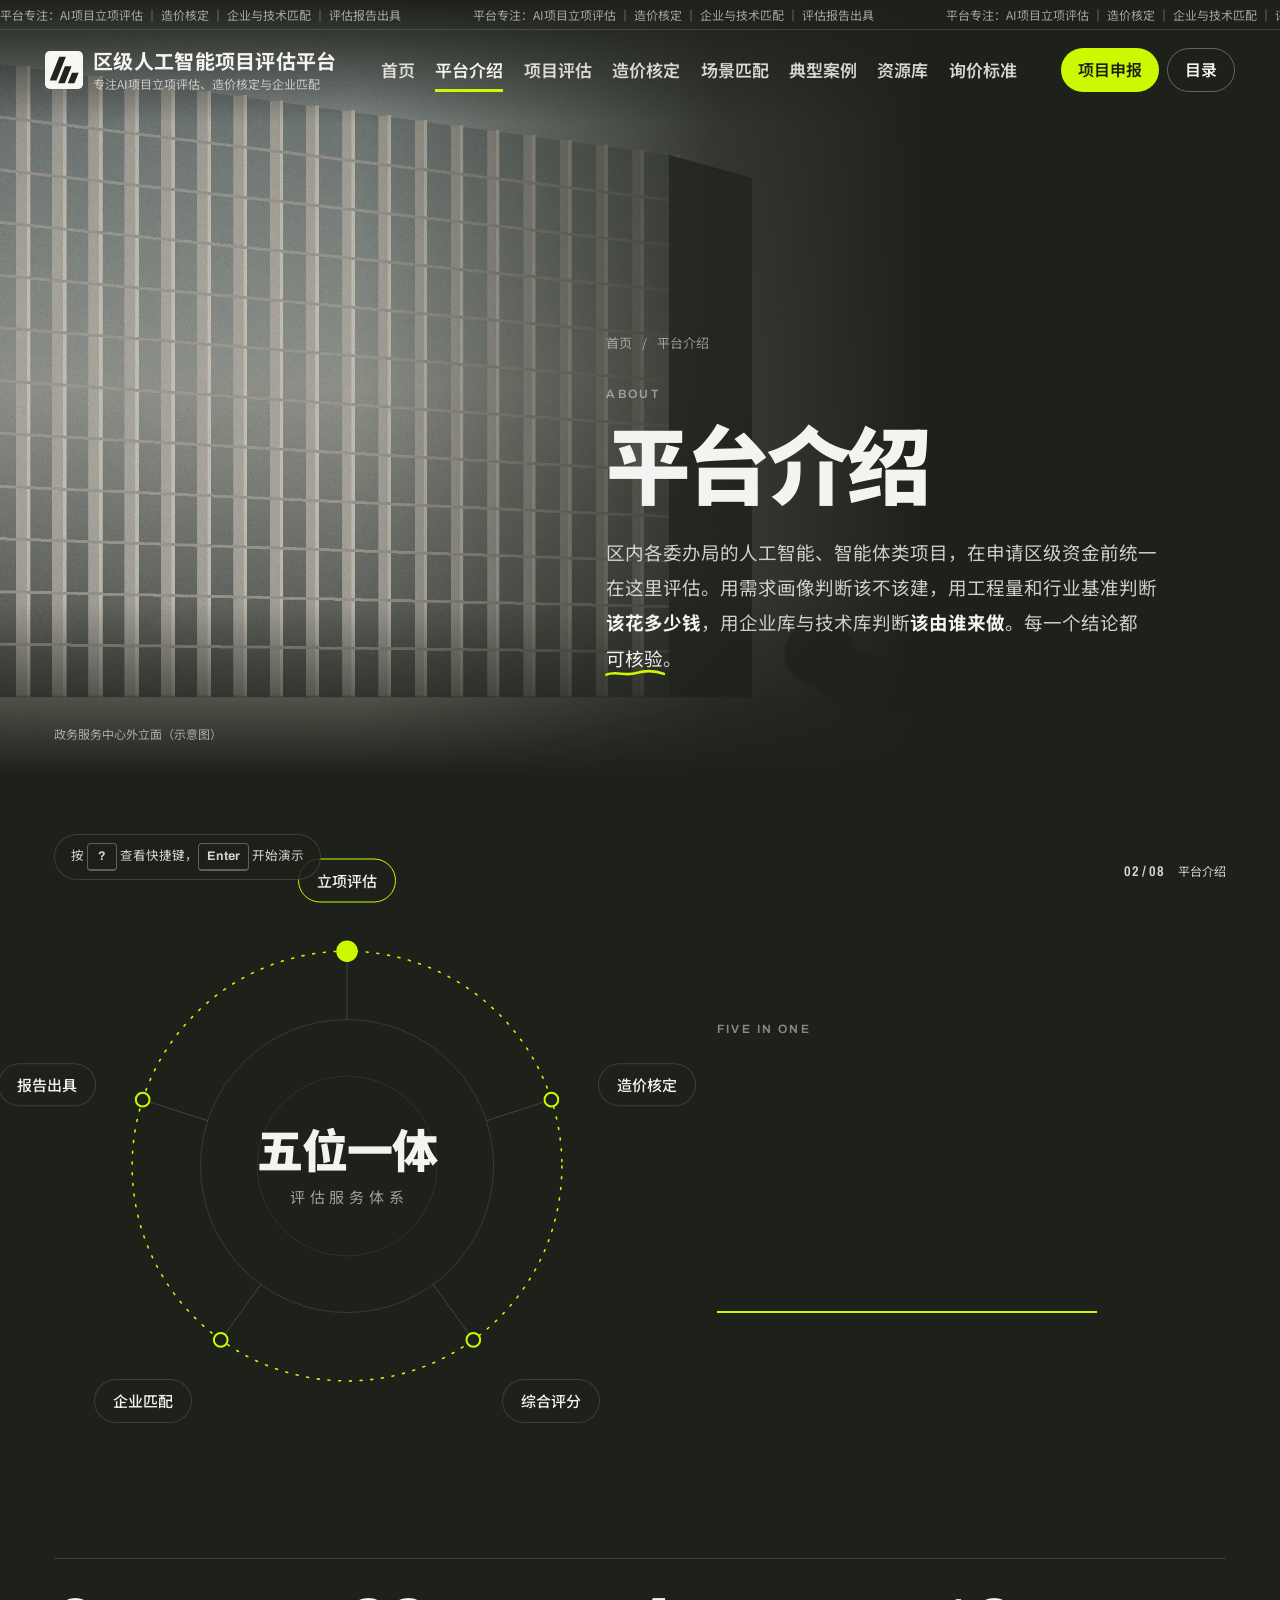
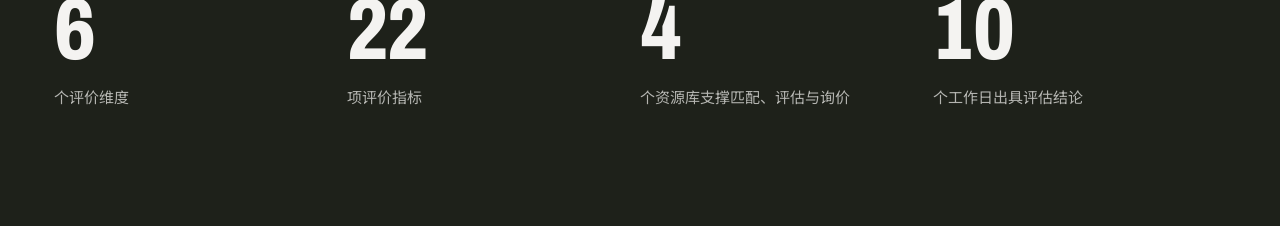
==== commit 8498cb26: "更新四类资源库并调整顶部导航样式" ====
--- a/about.html
+++ b/about.html
@@ -49,7 +49,7 @@
     <div class="wrap stats">
       <div class="stat"><span class="num" data-count="6">0</span><p>个评价维度</p></div>
       <div class="stat"><span class="num" data-count="23">0</span><p>项评价指标</p></div>
-      <div class="stat"><span class="num" data-count="5">0</span><p>个资源库支撑匹配、评估与询价</p></div>
+      <div class="stat"><span class="num" data-count="4">0</span><p>个资源库支撑匹配、评估与询价</p></div>
       <div class="stat"><span class="num" data-count="11">0</span><p>个工作日出具评估结论</p></div>
     </div>
   </section>
--- a/assets/portal.css
+++ b/assets/portal.css
@@ -6,7 +6,7 @@
   --ease:cubic-bezier(.16,1,.3,1);
   --pad:clamp(20px,4.2vw,72px);
   --maxw:1440px;
-  --hd:76px;
+  --hd:clamp(80px,5.3vw,96px);
 }
 *{box-sizing:border-box;margin:0;padding:0}
 html{-webkit-text-size-adjust:100%;background:var(--ink-2)}
@@ -71,19 +71,37 @@
 .ticker-track{display:flex;width:max-content;line-height:30px;animation:marq 48s linear infinite}
 .ticker-track span{padding-right:72px}
 @keyframes marq{to{transform:translateX(-50%)}}
-.hd{height:var(--hd);display:flex;align-items:center;padding:0 var(--pad)}
-.brand{display:flex;align-items:center;gap:12px;flex-shrink:0}
-.brand-mark{width:34px;height:34px;flex-shrink:0}
-.brand b{display:block;font-size:17px;font-weight:700;letter-spacing:.02em;line-height:1.25}
-.brand small{display:block;font-size:12px;color:rgba(244,243,241,.6);line-height:1.35}
-.nav{display:flex;gap:clamp(14px,1.55vw,28px);margin-left:auto;font-size:15px}
-.nav a{position:relative;padding:6px 0;color:rgba(244,243,241,.75);transition:color .3s}
-.nav a::after{content:"";position:absolute;left:0;right:0;bottom:-2px;height:2px;background:var(--lime);transform:scaleX(0);transform-origin:left;transition:transform .5s var(--ease)}
+.hd{
+  height:var(--hd);padding-inline:clamp(20px,3.5vw,72px);
+  display:grid;grid-template-columns:auto 1fr auto;align-items:center;column-gap:clamp(18px,2vw,40px)
+}
+.brand{display:flex;align-items:center;gap:clamp(10px,.8vw,16px);white-space:nowrap}
+.brand-mark{width:clamp(38px,2.4vw,46px);height:auto;flex-shrink:0}
+.brand b{display:block;font-size:clamp(20px,1.32vw,25px);font-weight:700;letter-spacing:.015em;line-height:1.25}
+.brand small{display:block;margin-top:3px;font-size:clamp(12px,.72vw,14px);color:rgba(244,243,241,.72);line-height:1.4}
+.nav{
+  justify-self:center;display:flex;align-items:center;gap:clamp(16px,1.6vw,34px);
+  font-size:clamp(17px,1.21vw,22px);font-weight:600;line-height:1.4;white-space:nowrap
+}
+.nav a{position:relative;display:inline-flex;align-items:center;min-height:44px;color:rgba(244,243,241,.86);transition:color .25s}
+.nav a::after{content:"";position:absolute;left:0;right:0;bottom:0;height:3px;background:var(--lime);transform:scaleX(0);transform-origin:left;transition:transform .3s var(--ease)}
 .nav a:hover,.nav a.on{color:var(--paper)}
 .nav a.on::after{transform:scaleX(1)}
-.hd-act{display:flex;gap:10px;margin-left:clamp(16px,2.2vw,36px)}
-@media (max-width:1340px){.nav{display:none}.hd-act{margin-left:auto}}
-@media (max-width:720px){.brand small{display:none}.hd-act .btn-lime{display:none}}
+.hd-act{display:flex;align-items:center;gap:clamp(8px,.65vw,14px)}
+.hd-act .btn{height:clamp(44px,2.7vw,52px);padding-inline:clamp(17px,1.25vw,24px);font-size:clamp(16px,1vw,19px);font-weight:600}
+@media (max-width:1259px){
+  .hd{grid-template-columns:1fr auto}
+  .nav{display:none}
+}
+@media (max-width:720px){
+  :root{--hd:66px}
+  .hd{padding-inline:clamp(12px,4vw,24px);column-gap:8px}
+  .brand{gap:8px}
+  .brand-mark{width:32px}
+  .brand b{font-size:clamp(15px,4vw,19px)}
+  .brand small,.hd-act .btn-lime{display:none}
+  .hd-act .btn{padding-inline:14px}
+}
 
 /* ---------- hero (layout A) ---------- */
 .hero{position:relative;height:100vh;height:100svh;min-height:640px;overflow:hidden;background:var(--ink-2)}
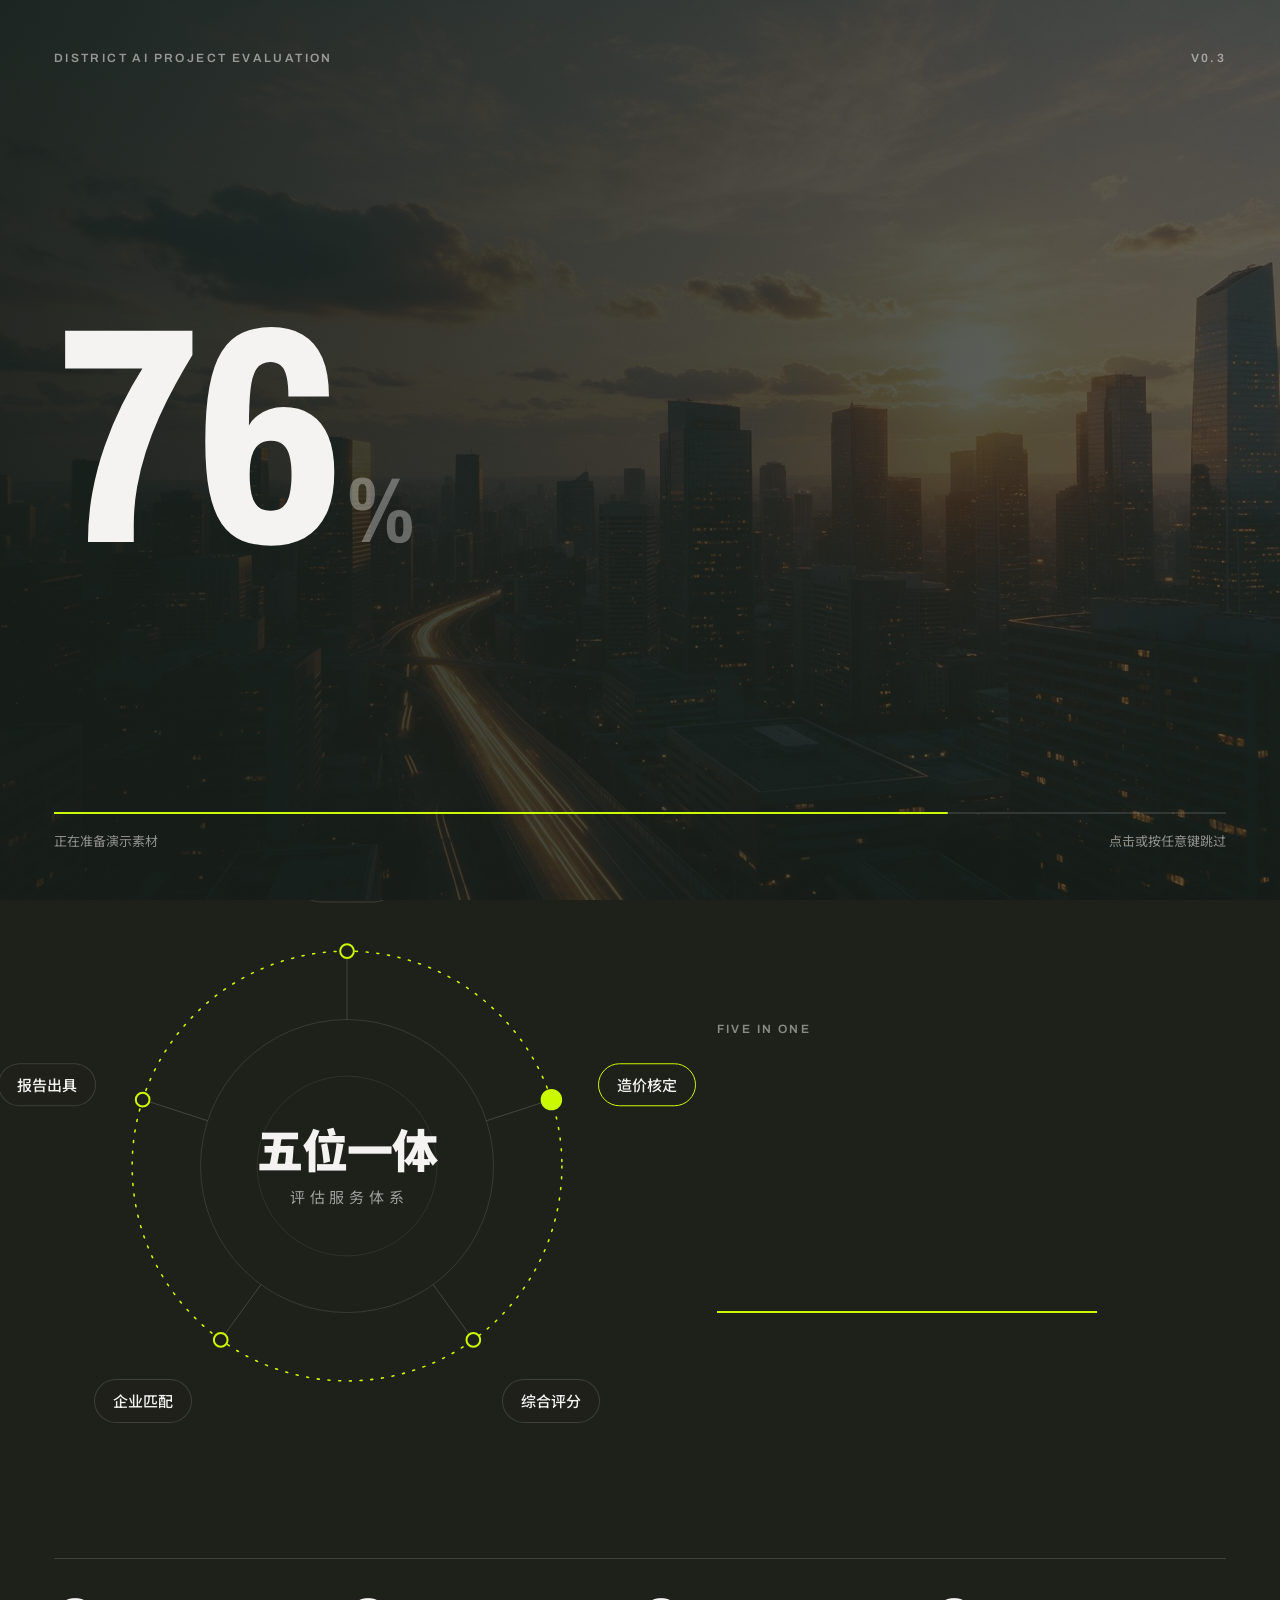
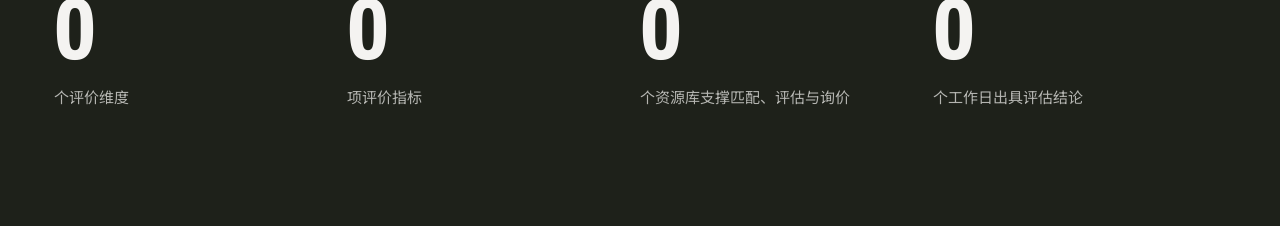
==== commit 0e06b1a8: "更新平台名称与演示素材，修复栏目切换时重复加载" ====
--- a/about.html
+++ b/about.html
@@ -3,7 +3,7 @@
 <head>
 <meta charset="utf-8">
 <meta name="viewport" content="width=device-width, initial-scale=1, viewport-fit=cover">
-<title>平台介绍 · 区级人工智能项目评估平台</title>
+<title>平台介绍 · 人工智能项目评估平台</title>
 <link rel="icon" type="image/svg+xml" href="assets/favicon.svg">
 <meta name="description" content="专注AI项目立项评估、造价核定与企业匹配。">
 <!-- 网络字体异步加载：内网打不开时自动回退到系统字体，不会卡住页面 -->
@@ -58,6 +58,7 @@
 <script src="assets/portal-data.js"></script>
 <script src="assets/portal-shell.js"></script>
 <script src="assets/pages/about.js"></script>
+<script src="assets/portal-media.js"></script>
 <script src="assets/portal.js"></script>
 </body>
 </html>
--- a/assets/portal.css
+++ b/assets/portal.css
@@ -441,12 +441,12 @@
 /* Let the next heading be readable as soon as the route changes. */
 .js .view.on :is(.pb,.hero) .ln>span,.js .view.on :is(.pb,.hero) .rv{transform:none;opacity:1;transition:none}
 @media (prefers-reduced-motion:no-preference){
-  .view.on{animation:route-appear .24s ease-out}
-  .view.on :is(.pb-text,.hero-in){animation:route-heading .28s var(--ease)}
-  .view.on .pb .lb-media img{animation:route-image .42s var(--ease)}
+  .view.on.shown{animation:route-appear .32s ease-out}
+  .view.on.shown :is(.pb-text,.hero-in,.inquiry-spread,.library-mast>.wrap){animation:route-heading .38s var(--ease)}
+  .view.on.shown .pb .lb-media img{animation:route-image .42s var(--ease)}
 }
 @keyframes route-appear{from{opacity:.78}to{opacity:1}}
-@keyframes route-heading{from{transform:translateY(8px)}to{transform:translateY(0)}}
+@keyframes route-heading{from{transform:translateY(14px)}to{transform:translateY(0)}}
 @keyframes route-image{from{transform:scale(1.025)}to{transform:scale(1)}}
 
 /* home: section index with floating preview */
@@ -507,3 +507,15 @@
 .toast{position:fixed;left:50%;top:22px;z-index:95;visibility:hidden;transform:translate(-50%,calc(-100% - 40px));background:var(--paper);color:var(--ink);padding:12px 22px;border-radius:999px;font-size:14px;font-weight:500;transition:transform .5s var(--ease);max-width:92vw;text-align:center}
 .toast.show{transform:translate(-50%,0);visibility:visible}
 @media print{.view{display:block!important}.pre,.top,.menu,.keys,.pg,.hint,.toast{display:none!important}.sec,.hero{break-after:page}.js .ln>span,.js .rv{transform:none!important;opacity:1!important}.hs{height:auto!important}.hs-sticky{position:relative;height:auto}.hs-track{transform:none!important;flex-wrap:wrap}}
+
+/* Background films share the still image's crop and stay behind the text. */
+.pre{background:linear-gradient(90deg,#171d18e6,#192019a6),url(opening-city.jpg) center/cover,var(--ink-2)}
+.portal-film{position:absolute;inset:0;width:100%;height:100%;object-fit:cover;pointer-events:none;opacity:0;transition:opacity .45s ease}
+.portal-film.playing{opacity:1}
+.hero-media .portal-film{object-position:62% 60%;filter:saturate(.82) brightness(.84)}
+.hero-img.reveal{z-index:1}
+.lb-media .portal-film{width:74%;object-position:30% 50%;filter:saturate(.85) brightness(.9)}
+.library-mast .portal-film{z-index:-2;object-position:center 47%}
+.standards-mast .portal-film{object-position:center 51%}
+.menu-pic .portal-film{filter:saturate(.8) brightness(.75)}
+@media(max-width:900px){.lb-media .portal-film{width:100%}}
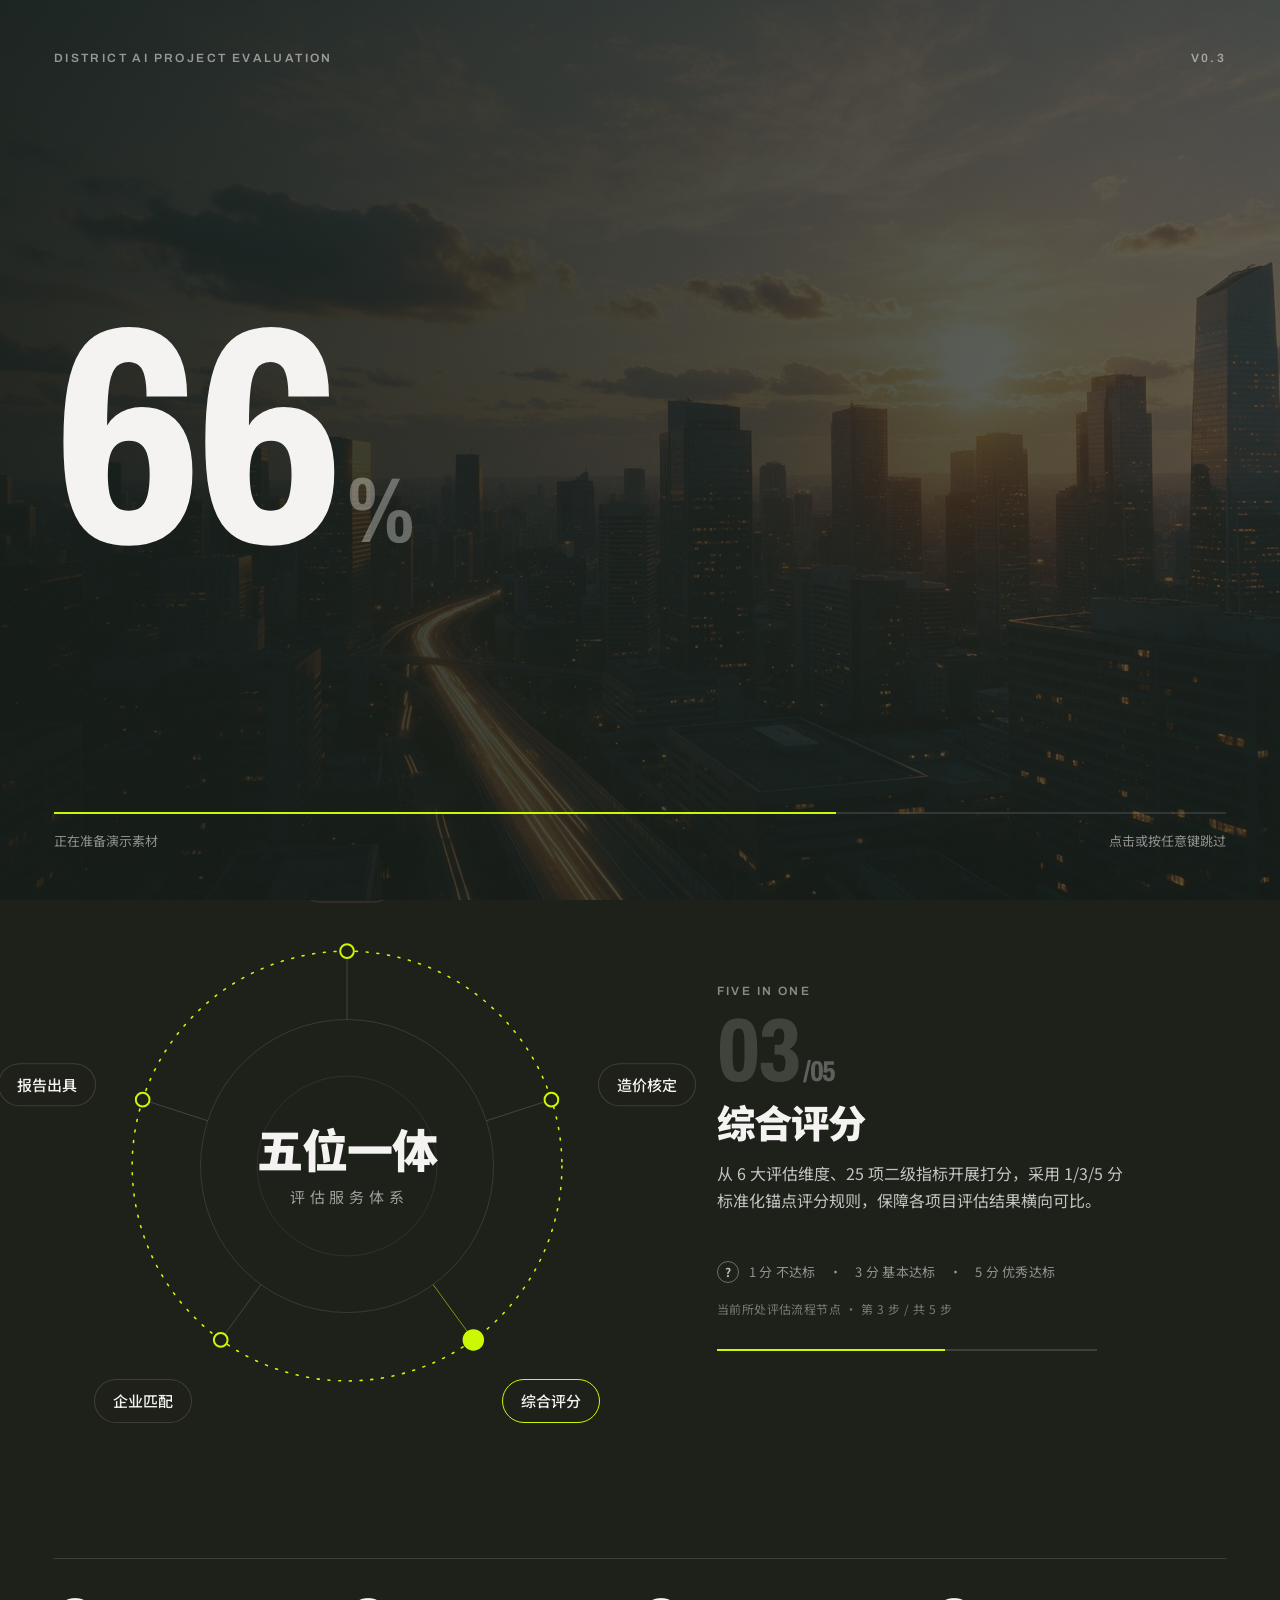
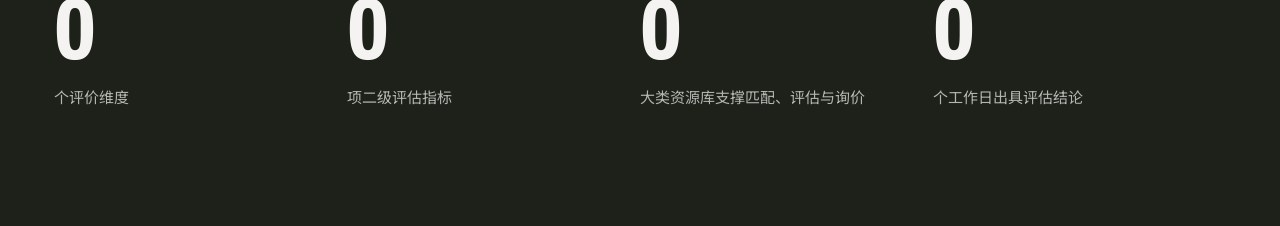
==== commit a7bf6f7d: "合并远程分支：保留八页面拆分架构，将平台介绍/项目评估/造价核定/场景匹配本地修改整合入各独立页面 Co-authored-by: Cursor <cursoragent@cursor.com>" ====
--- a/about.html
+++ b/about.html
@@ -35,21 +35,31 @@
           <g id="spokes"></g>
         </svg>
         <div class="ring-c"><b>五位一体</b><small>评估服务体系</small></div>
+        <div class="ring-tip" id="ringTip" role="status" aria-live="polite"></div>
       </div>
       <div class="ring-panel" aria-live="polite">
         <span class="en">Five in one</span>
         <div class="rp-body" id="rpBody">
-          <div class="rp-idx num" id="rpIdx">01</div>
+          <div class="rp-idx num" id="rpIdx">03<small>/05</small></div>
           <h3 class="rp-t" id="rpT"></h3>
           <p class="rp-d" id="rpD"></p>
+          <div class="rp-anchor" id="rpAnchor">
+            <button class="rp-q" type="button" aria-label="锚点评分说明" aria-expanded="false">?</button>
+            <span class="rp-anchor-txt">1 分 不达标　·　3 分 基本达标　·　5 分 优秀达标</span>
+            <div class="rp-pop" id="rpPop" role="tooltip">
+              <b>锚点评分说明</b>
+              <p>每项指标按 1 / 3 / 5 分三档锚点判分：1 分表示不达标，3 分表示基本达标，5 分表示优秀达标。同一套锚点贯穿所有批次，保证评估结果可横向比较。</p>
+            </div>
+          </div>
+          <p class="rp-note" id="rpNote">当前所处评估流程节点</p>
         </div>
-        <div class="rp-bar"><i id="rpBar"></i></div>
+        <div class="rp-bar"><i id="rpBar" class="step"></i></div>
       </div>
     </div>
     <div class="wrap stats">
       <div class="stat"><span class="num" data-count="6">0</span><p>个评价维度</p></div>
-      <div class="stat"><span class="num" data-count="23">0</span><p>项评价指标</p></div>
-      <div class="stat"><span class="num" data-count="4">0</span><p>个资源库支撑匹配、评估与询价</p></div>
+      <div class="stat"><span class="num" data-count="25">0</span><p>项二级评估指标</p></div>
+      <div class="stat"><span class="num" data-count="5">0</span><p>大类资源库支撑匹配、评估与询价</p></div>
       <div class="stat"><span class="num" data-count="11">0</span><p>个工作日出具评估结论</p></div>
     </div>
   </section>
--- a/assets/portal.css
+++ b/assets/portal.css
@@ -20,6 +20,7 @@
 .num{font-family:var(--lat);font-variant-numeric:tabular-nums;font-weight:800;font-stretch:72%;letter-spacing:-.02em}
 .en{display:block;font-family:var(--lat);font-size:12px;letter-spacing:.2em;text-transform:uppercase;font-weight:600}
 .sr{position:absolute;width:1px;height:1px;overflow:hidden;clip:rect(0 0 0 0);white-space:nowrap}
+.mono{font-family:var(--lat);font-variant-numeric:tabular-nums}
 
 /* ---------- buttons: one shape, two kinds ---------- */
 .btn{display:inline-flex;align-items:center;justify-content:center;gap:.6em;height:44px;padding:0 22px;border-radius:999px;font-size:15px;font-weight:500;white-space:nowrap;transition:background .35s,color .35s,border-color .35s}
@@ -195,11 +196,35 @@
 .rp-idx{font-size:clamp(64px,7vw,120px);line-height:.9;color:rgba(244,243,241,.16);margin:10px 0 6px}
 .rp-t{font-size:clamp(30px,3vw,48px);font-weight:900;letter-spacing:-.02em;line-height:1.2}
 .rp-d{font-size:clamp(16px,1.2vw,19px);color:rgba(244,243,241,.78);margin-top:16px;max-width:26em;min-height:5.2em}
+/* 节点 hover 提示 */
+.ring-tip{position:absolute;left:50%;bottom:2%;transform:translate(-50%,8px);
+  padding:8px 16px;border-radius:999px;border:1px solid var(--line-d);
+  background:rgba(16,18,14,.94);font-size:13px;line-height:1.4;color:rgba(244,243,241,.82);
+  white-space:nowrap;opacity:0;pointer-events:none;transition:opacity .3s,transform .3s var(--ease);z-index:5}
+.ring-tip.on{opacity:1;transform:translate(-50%,0)}
+/* 锚点评分说明 */
+.rp-anchor{position:relative;margin-top:18px;display:flex;align-items:center;gap:10px;flex-wrap:wrap}
+.rp-q{width:22px;height:22px;flex:0 0 auto;border-radius:50%;border:1px solid rgba(244,243,241,.35);
+  background:transparent;color:rgba(244,243,241,.75);font-size:12px;font-weight:700;cursor:pointer;
+  display:flex;align-items:center;justify-content:center;transition:border-color .25s,color .25s,background .25s}
+.rp-q:hover,.rp-q[aria-expanded="true"]{border-color:var(--lime);color:var(--lime);background:rgba(203,249,2,.1)}
+.rp-anchor-txt{font-size:13px;color:rgba(244,243,241,.55);letter-spacing:.02em}
+.rp-pop{position:absolute;left:0;top:calc(100% + 10px);width:min(340px,100%);z-index:20;
+  padding:14px 16px;border:1px solid var(--line-d);border-left:3px solid var(--lime);
+  background:rgba(16,18,14,.97);opacity:0;visibility:hidden;transform:translateY(-6px);
+  transition:opacity .25s,transform .25s var(--ease),visibility .25s}
+.rp-pop.on{opacity:1;visibility:visible;transform:none}
+.rp-pop b{display:block;font-size:13px;font-weight:700;margin-bottom:6px;color:rgba(244,243,241,.92)}
+.rp-pop p{font-size:12.5px;line-height:1.7;color:rgba(244,243,241,.68)}
+/* 流程节点备注 */
+.rp-note{font-size:12px;color:rgba(244,243,241,.42);margin-top:16px;letter-spacing:.04em}
 .rp-body{transition:opacity .35s,transform .5s var(--ease)}
 .rp-body.swap{opacity:0;transform:translateY(10px)}
 .rp-bar{height:2px;background:var(--line-d);margin-top:30px;max-width:380px}
 .rp-bar i{display:block;height:100%;width:100%;background:var(--lime);transform-origin:left;transform:scaleX(0)}
 .rp-bar i.run{animation:fill 5s linear forwards}
+/* 静态步进指示：标出当前环节在五步中的位置 */
+.rp-bar i.step{transform:scaleX(var(--p,.6));transition:transform .5s var(--ease)}
 @keyframes fill{to{transform:scaleX(1)}}
 .stats{display:grid;grid-template-columns:repeat(4,1fr);border-top:1px solid var(--line-d);margin-top:clamp(72px,11vh,132px)}
 .stat{padding:30px 24px 0 0}
@@ -228,31 +253,252 @@
 .duel-list dt{color:var(--mute)}
 .duel-new .duel-list dt{color:rgba(244,243,241,.5)}
 .dims{display:grid;grid-template-columns:repeat(3,1fr);margin-top:clamp(20px,2.4vw,40px);border-top:1px solid var(--line-l);border-left:1px solid var(--line-l)}
-.dim{position:relative;height:clamp(270px,21vw,320px);border-right:1px solid var(--line-l);border-bottom:1px solid var(--line-l);overflow:hidden;outline-offset:-3px}
-.dim-f,.dim-b{position:absolute;inset:0;padding:clamp(22px,2vw,30px);display:flex;flex-direction:column;justify-content:space-between;transition:transform .9s var(--ease),opacity .6s}
-.dim-b{background:var(--ink);color:var(--paper);transform:translateY(101%)}
+/* 正反两面同处一个网格单元：容器高度自动取两面内容较高者，不留空白 */
+.dim{position:relative;display:grid;grid-template-rows:1fr;overflow:hidden;outline-offset:-3px;
+  border-right:1px solid var(--line-l);border-bottom:1px solid var(--line-l)}
+.dim-f,.dim-b{grid-area:1/1;padding:clamp(22px,2vw,30px);display:flex;flex-direction:column;justify-content:space-between;transition:transform .9s var(--ease),opacity .6s}
+.dim-b{background:var(--ink);color:var(--paper);transform:translateY(101%);align-self:start;height:max-content;min-height:100%}
 .dim:hover .dim-b,.dim:focus-visible .dim-b,.dim.open .dim-b{transform:none}
 .dim:hover .dim-f,.dim:focus-visible .dim-f,.dim.open .dim-f{transform:translateY(-16%);opacity:0}
 .dim-top{display:flex;justify-content:space-between;align-items:baseline;gap:12px}
-.dim-code{font-family:var(--lat);font-weight:700;font-size:14px;color:var(--mute)}
-.dim-name{font-size:clamp(24px,2.1vw,34px);font-weight:900;line-height:1.2;letter-spacing:-.02em}
+.dim-code{font-family:var(--lat);font-weight:700;font-size:15px;color:var(--mute)}
+.dim-name{font-size:clamp(26px,2.3vw,38px);font-weight:900;line-height:1.2;letter-spacing:-.02em}
 .dim-w{display:flex;align-items:baseline;gap:10px}
 .dim-w .num{font-size:clamp(68px,6.2vw,108px);line-height:.85}
 .dim-w small{font-size:14px;color:var(--mute)}
 .dim-bar{height:4px;background:var(--line-l);margin-top:16px}
 .dim-bar i{display:block;height:100%;background:var(--ink);width:0;transition:width 1.4s var(--ease) .3s}
 .dims.in .dim-bar i{width:calc(var(--w) / 24 * 100%)}
-.dim-b{justify-content:flex-start;gap:14px}
+.dim-b{justify-content:flex-start;gap:16px}
 .dim-b .dim-top{align-items:center}
-.dim-b h4{font-size:15px;font-weight:500;color:rgba(244,243,241,.62)}
-.dim-b .dim-top .num{color:var(--lime);font-size:44px;line-height:1}
-.dim-b ul{margin-top:6px}
-.dim-b li{font-size:clamp(15px,1.15vw,17px);padding:9px 0;border-top:1px solid var(--line-d)}
+.dim-b h4{font-size:19px;font-weight:500;color:rgba(244,243,241,.68);line-height:1.35}
+.dim-b .dim-top .num{color:var(--lime);font-size:56px;line-height:1;font-weight:900}
+.dim-b ul{margin-top:4px}
+.dim-note{font-size:15px;line-height:1.55;color:rgba(244,243,241,.5);margin-top:-4px}
+.dim-b li{font-size:clamp(17px,1.32vw,20px);padding:11px 0;border-top:1px solid var(--line-d);line-height:1.4;display:flex;gap:9px;align-items:baseline}
+.dim-b li::before{content:'';width:2px;flex:0 0 auto;align-self:stretch;background:rgba(203,249,2,.45)}
 .veto{display:flex;flex-wrap:wrap;gap:8px 28px;margin-top:28px;font-size:14px;color:var(--mute)}
 .veto b{color:var(--ink);font-weight:700;margin-right:4px}
 @media (max-width:1000px){.eval-grid{grid-template-columns:1fr}.eval-photo{min-height:320px}.duel{flex-direction:column}.duel-side{min-height:300px}.dims{grid-template-columns:repeat(2,1fr)}}
 @media (max-width:620px){.dims{grid-template-columns:1fr}}
 @media (max-width:620px){.pg{display:none}.hero-t{font-size:clamp(32px,9.4vw,46px)}.desk-list{grid-template-columns:1fr}.ring-sec{overflow:hidden}}
+
+/* ---------- 评估作业台 ---------- */
+.ed-launch{display:flex;flex-wrap:wrap;gap:26px 40px;align-items:flex-start;
+  padding:24px 28px;border:1px solid var(--line-l);background:#fff;margin-bottom:24px}
+.ed-launch-l{flex:1 1 340px;display:flex;flex-direction:column;gap:9px;min-width:0}
+.ed-lb{font-size:12.5px;font-weight:800;letter-spacing:.1em;color:var(--mute)}
+.ed-select{font-family:inherit;font-size:16px;padding:10px 14px;border:1px solid var(--line-l);
+  background:#fff;color:var(--ink);cursor:pointer;width:100%}
+.ed-launch-meta{display:flex;flex-wrap:wrap;gap:14px 30px;margin-top:4px}
+.ed-meta-i{display:flex;flex-direction:column;gap:3px}
+.ed-meta-i span{font-size:12.5px;color:var(--mute)}
+.ed-meta-i b{font-size:16px;font-weight:700}
+.ed-meta-i b.num{font-size:18px}
+.ed-meta-i small{font-size:11px;font-weight:400;color:var(--mute)}
+.ed-launch-r{flex:0 0 auto;display:flex;flex-direction:column;gap:10px;align-items:flex-start}
+.ed-run{display:inline-flex;align-items:center;gap:11px;font-family:inherit;font-size:16px;font-weight:700;
+  padding:14px 30px;border:none;background:var(--ink);color:var(--paper);cursor:pointer;
+  transition:background .25s,opacity .25s;position:relative;overflow:hidden}
+.ed-run:hover{background:#000}
+.ed-run.running{background:var(--ink)}
+.ed-run.done{background:var(--lime);color:var(--ink)}
+.ed-run-ico{width:11px;height:12px;flex:0 0 auto;background:currentColor;
+  clip-path:polygon(0 0,100% 50%,0 100%)}
+.ed-run.running .ed-run-ico{animation:edpulse 1s ease-in-out infinite}
+@keyframes edpulse{0%,100%{opacity:.35}50%{opacity:1}}
+.ed-reset{font-family:inherit;font-size:13.5px;padding:7px 16px;border:1px solid var(--line-l);
+  background:transparent;color:var(--mute);cursor:pointer}
+.ed-reset:hover{border-color:var(--ink);color:var(--ink)}
+.ed-run-hint{font-size:13px;color:var(--mute);line-height:1.6;max-width:340px}
+
+/* 进度条 */
+.ed-prog{border:1px solid var(--line-l);background:rgba(244,243,241,.5);padding:20px 24px;margin-bottom:24px}
+.ed-prog-h{display:flex;align-items:center;gap:14px;margin-bottom:16px;flex-wrap:wrap}
+.ed-prog-l{font-size:12.5px;font-weight:800;letter-spacing:.1em;color:var(--mute);flex:0 0 auto}
+.ed-prog-track{flex:1;height:6px;background:var(--line-l);overflow:hidden;min-width:160px;position:relative}
+.ed-prog-track i{display:block;height:100%;background:var(--lime);width:0;
+  transition:width .62s cubic-bezier(.22,.61,.36,1);position:relative}
+.ed-prog-track i::after{content:'';position:absolute;right:0;top:0;bottom:0;width:26px;
+  background:linear-gradient(90deg,rgba(203,249,2,0),rgba(203,249,2,.85));
+  animation:edflow 1.5s ease-in-out infinite}
+@keyframes edflow{0%,100%{opacity:.25}50%{opacity:1}}
+.ed-prog-p{font-size:17.5px;font-weight:800;width:54px;text-align:right;font-variant-numeric:tabular-nums;
+  transition:color .3s}
+.ed-prog-step{font-size:13.5px;color:var(--mute);flex:0 0 auto;min-width:160px;
+  transition:opacity .35s var(--ease)}
+.ed-phases{display:grid;grid-template-columns:repeat(7,1fr);gap:1px;margin:0;padding:0;list-style:none;
+  background:var(--line-l);border:1px solid var(--line-l)}
+.ed-phase{background:#fff;padding:11px 12px;display:flex;flex-direction:column;gap:5px;
+  cursor:pointer;transition:background .4s var(--ease),opacity .4s var(--ease)}
+.ed-phase:hover{background:rgba(244,243,241,.7)}
+.ed-phase-n{font-size:12px;font-weight:800;width:21px;height:21px;border-radius:50%;display:flex;
+  align-items:center;justify-content:center;background:var(--line-l);color:var(--mute);
+  transition:background .4s var(--ease),color .4s var(--ease)}
+.ed-phase-b{display:flex;flex-direction:column;gap:1px}
+.ed-phase-b b{font-size:13.5px;font-weight:700;transition:color .4s var(--ease)}
+.ed-phase-b small{font-size:11.5px;color:var(--mute);transition:color .4s var(--ease)}
+.ed-phase-s{font-size:13px;font-weight:800;font-variant-numeric:tabular-nums;color:var(--lime);
+  transition:color .4s var(--ease);min-height:15px}
+.ed-phase.done .ed-phase-n{background:var(--ink);color:var(--lime)}
+.ed-phase.done .ed-phase-s{color:var(--ink)}
+.ed-phase.now{background:var(--ink)}
+.ed-phase.now .ed-phase-n{background:var(--lime);color:var(--ink)}
+.ed-phase.now .ed-phase-b b{color:var(--paper)}
+.ed-phase.now .ed-phase-b small{color:rgba(244,243,241,.55)}
+.ed-phase.now .ed-phase-s{color:var(--lime)}
+/* 正在推进的阶段：呼吸提示点 */
+.ed-phase.live .ed-phase-n{position:relative}
+.ed-phase.live .ed-phase-n::after{content:"";position:absolute;inset:-3px;border-radius:50%;
+  border:1.5px solid var(--lime);opacity:.9;animation:edLive 1.5s var(--ease) infinite}
+.ed-phase.wait{opacity:.5}
+.ed-phase.wait .ed-phase-s{color:var(--mute)}
+
+/* 分区切换：左导航固定满高 + 右明细独立滚动，不撑长页面 */
+.ed-desk{display:grid;grid-template-columns:minmax(200px,230px) minmax(0,1fr);gap:1px;
+  background:var(--line-l);border:1px solid var(--line-l);margin-bottom:26px;
+  align-items:stretch;height:min(780px,88vh)}
+.ed-nav{background:#fff;display:flex;flex-direction:column;overflow:hidden;min-height:0}
+.ed-nav-i{display:flex;align-items:center;gap:11px;padding:11px 15px;background:#fff;
+  border:none;border-bottom:1px solid var(--line-l);font-family:inherit;text-align:left;
+  cursor:pointer;transition:background .2s;width:100%;flex:0 0 auto}
+.ed-nav-i:last-child{border-bottom:none}
+.ed-nav-i:hover:not(:disabled){background:rgba(244,243,241,.7)}
+.ed-nav-i:disabled{opacity:.42;cursor:not-allowed}
+.ed-nav-code{font-family:var(--lat);font-size:19px;font-weight:800;line-height:1;width:26px;height:26px;flex:0 0 auto;
+  border-radius:50%;display:flex;align-items:center;justify-content:center;
+  background:rgba(244,243,241,.9);color:var(--mute);
+  transition:background .3s var(--ease),color .3s var(--ease)}
+.ed-nav-b{flex:1;display:flex;flex-direction:column;gap:1px;min-width:0}
+.ed-nav-b b{font-size:15px;font-weight:700}
+.ed-nav-b small{font-size:11.5px;color:var(--mute)}
+.ed-nav-s{font-size:15px;font-weight:800;font-variant-numeric:tabular-nums;color:var(--mute)}
+.ed-nav-i.done .ed-nav-code{background:var(--ink);color:var(--lime)}
+.ed-nav-i.done .ed-nav-s{color:var(--ink)}
+.ed-nav-i.done.cur{background:rgba(203,249,2,.14)}
+.ed-nav-i.done.cur .ed-nav-code{background:var(--lime);color:var(--ink)}
+.ed-nav-i.on{background:var(--ink)}
+.ed-nav-i.on .ed-nav-code{background:var(--lime);color:var(--ink)}
+.ed-nav-i.on .ed-nav-b b{color:var(--paper)}
+.ed-nav-i.on .ed-nav-b small{color:rgba(244,243,241,.55)}
+.ed-nav-i.on .ed-nav-s{color:var(--lime)}
+/* 正在推进的阶段：呼吸提示点，点它可恢复自动跟随 */
+.ed-nav-i.live .ed-nav-code{position:relative}
+.ed-nav-i.live .ed-nav-code::after{content:"";position:absolute;inset:-3px;border-radius:50%;
+  border:1.5px solid var(--lime);opacity:.9;animation:edLive 1.5s var(--ease) infinite}
+@keyframes edLive{0%{transform:scale(.9);opacity:.85}70%{transform:scale(1.22);opacity:0}100%{opacity:0}}
+
+.ed-pane{background:#fff;display:flex;flex-direction:column;overflow:hidden;min-height:0}
+.ed-pane-h{display:flex;align-items:center;gap:16px;padding:16px 22px 13px;flex-wrap:wrap;
+  border-bottom:1px solid var(--line-l);flex:0 0 auto}
+.ed-pane-t{display:flex;align-items:center;gap:15px;flex:1;min-width:0}
+.ed-pane-code{font-family:var(--lat);font-size:34px;font-weight:800;line-height:1;width:44px;flex:0 0 auto;
+  color:var(--ink);border-bottom:3px solid var(--lime);padding-bottom:4px}
+.ed-pane-t h3{font-size:19.5px;font-weight:800;letter-spacing:-.01em}
+.ed-pane-t p{font-size:13.5px;color:var(--mute);margin-top:3px}
+.ed-pane-s{display:flex;align-items:baseline;gap:9px;flex:0 0 auto}
+.ed-pane-s .num{font-size:33px;font-weight:800;font-variant-numeric:tabular-nums;line-height:1}
+.ed-pane-s small{font-size:12.5px;color:var(--mute)}
+.ed-pane-g{font-size:12.5px;font-weight:800;padding:3px 10px;border-radius:3px;background:rgba(244,243,241,.8);color:var(--mute)}
+.ed-pane-g.g-a,.ed-pane-g.g-b{background:var(--lime);color:var(--ink)}
+.ed-pane-g.g-e{background:rgba(200,90,60,.16);color:#b4622a}
+.ed-pane-s .num.pend{color:rgba(244,243,241,.3);font-size:24px;letter-spacing:.06em}
+.ed-pane-pend{font-size:12.5px;color:var(--mute)}
+.ed-item-pending{font-size:12.5px;color:var(--mute);padding:4px 0 2px}
+.ed-final-pending{display:flex;align-items:center;gap:14px;padding:26px 4px}
+.ed-final-pending p{font-size:14px;color:var(--mute);line-height:1.6}
+.ed-fp-ico{width:22px;height:22px;flex:0 0 auto;border:2px solid var(--line-l);border-top-color:var(--lime);
+  border-radius:50%;animation:edspin .9s linear infinite}
+@keyframes edspin{to{transform:rotate(360deg)}}
+.ed-pane-b{padding:4px 22px 18px;flex:1;min-height:0;overflow-y:auto;
+  scroll-behavior:smooth;overscroll-behavior:auto}
+.ed-pane-b::-webkit-scrollbar{width:6px}
+.ed-pane-b::-webkit-scrollbar-track{background:rgba(244,243,241,.5)}
+.ed-pane-b::-webkit-scrollbar-thumb{background:rgba(244,243,241,.95);border:1px solid var(--line-l)}
+
+/* 指标项：逐步显现 */
+.ed-item{opacity:0;transform:translateY(10px);transition:opacity .4s var(--ease),transform .4s var(--ease);
+  padding:14px 0 13px;border-bottom:1px solid var(--line-l);visibility:hidden}
+.ed-item:last-child{border-bottom:none}
+.ed-item.show{opacity:1;transform:none;visibility:visible;transition-delay:var(--d,0s)}
+.ed-item-h{display:flex;align-items:baseline;gap:9px;flex-wrap:wrap;margin-bottom:7px}
+.ed-item-c{font-size:12.5px;font-weight:800;padding:2px 7px;border-radius:3px;background:var(--ink);color:var(--paper)}
+.ed-item-n{font-size:16px;font-weight:600}
+.ed-item-w{font-size:12.5px;color:var(--mute)}
+.ed-item-a{font-size:12px;font-weight:700;padding:2px 8px;border-radius:3px;
+  background:rgba(244,243,241,.9);color:var(--mute)}
+.ed-item-a.a5{background:rgba(203,249,2,.3);color:#4a6000}
+.ed-item-a.a1{background:rgba(200,90,60,.14);color:#b4622a}
+.ed-item-s{margin-left:auto;font-size:26px;font-weight:800;font-variant-numeric:tabular-nums;line-height:1}
+.ed-item-s.zero{color:#b4622a}
+.ed-item-basis{display:flex;gap:9px;align-items:flex-start;margin-bottom:8px}
+.ed-basis-l{flex:0 0 auto;font-size:11.5px;font-weight:800;letter-spacing:.08em;color:var(--mute);padding-top:2px}
+.ed-item-basis p{font-size:13.5px;line-height:1.65;color:var(--ink)}
+.ed-item-subs{margin-bottom:8px}
+.ed-sub-list{display:flex;flex-wrap:wrap;gap:4px 7px}
+.ed-sub-i{display:inline-flex;align-items:center;gap:5px;font-size:12px;padding:3px 9px;
+  border:1px solid var(--line-l);color:var(--mute);background:rgba(244,243,241,.4)}
+.ed-sub-i i{font-style:normal;font-size:10px;opacity:.55}
+.ed-sub-i.ok{border-color:rgba(203,249,2,.55);background:rgba(203,249,2,.14);color:var(--ink)}
+.ed-sub-i.ok i{opacity:1;color:#4a6000}
+.ed-item-foot{display:flex;flex-wrap:wrap;align-items:center;gap:6px 12px;padding-top:7px;border-top:1px dashed var(--line-l)}
+.ed-ev-tag{font-size:11.5px;font-weight:700;padding:2px 8px;border-radius:3px;white-space:nowrap}
+.ed-ev-tag.l4{background:rgba(203,249,2,.28);color:#4a6000}
+.ed-ev-tag.l3{background:rgba(244,243,241,.9);color:var(--mute)}
+.ed-ev-tag.l2{background:rgba(0,90,160,.1);color:#005a9e}
+.ed-ev-tag.l1{background:rgba(200,90,60,.14);color:#b4622a}
+.ed-ev-desc{font-size:12.5px;color:var(--mute);flex:1 1 100%;line-height:1.55}
+.ed-veto-tag{font-size:11.5px;font-weight:700;color:#b4622a;border:1px solid rgba(180,98,42,.4);padding:1px 7px;border-radius:3px}
+
+/* 汇总面板 */
+.ed-final{padding:4px 0 0}
+.ed-final-main{display:flex;align-items:baseline;gap:14px;flex-wrap:wrap;padding:18px 22px;
+  background:var(--ink);color:var(--paper);margin-bottom:18px}
+.ed-final-l{font-size:12.5px;font-weight:700;letter-spacing:.1em;color:rgba(244,243,241,.55)}
+.ed-final-n{font-size:clamp(44px,4.4vw,64px);line-height:.95;font-weight:900;font-variant-numeric:tabular-nums}
+.ed-final-band{font-size:13.5px;color:rgba(244,243,241,.6)}
+.ed-final-side{display:grid;grid-template-columns:repeat(5,1fr);gap:1px;background:var(--line-l);
+  border:1px solid var(--line-l);margin-bottom:20px}
+.ed-final-i{background:#fff;padding:13px 15px;display:flex;flex-direction:column;gap:4px}
+.ed-final-i span{font-size:12.5px;color:var(--mute)}
+.ed-final-i b{font-size:17.5px;font-weight:800;font-variant-numeric:tabular-nums}
+.ed-final-dims{display:flex;flex-direction:column;gap:8px;margin-bottom:20px}
+.ed-fd{display:flex;align-items:center;gap:10px;font-size:14px}
+.ed-fd .mono{font-weight:800;font-size:12px;width:15px;flex:0 0 auto}
+.ed-fd span:nth-child(2){width:88px;flex:0 0 auto;color:var(--mute);font-size:13.5px}
+.ed-fd-bar{flex:1;height:5px;background:var(--line-l)}
+.ed-fd-bar i{display:block;height:100%;background:var(--ink);transition:width .8s var(--ease)}
+.ed-fd .num{width:40px;text-align:right;font-weight:800;font-variant-numeric:tabular-nums}
+.ed-final-worst h5{font-size:13px;font-weight:800;letter-spacing:.08em;color:var(--mute);margin-bottom:8px}
+.ed-final-worst ul{margin:0;padding-left:18px}
+.ed-final-worst li{font-size:14.5px;line-height:1.65;margin-bottom:7px}
+.ed-fw-d{display:block;font-size:13px;color:var(--mute);line-height:1.55;margin-top:1px}
+.ed-final-note{font-size:13px;color:var(--mute);line-height:1.65;padding-top:12px;border-top:1px dashed var(--line-l)}
+
+/* 公式与依据 */
+.ed-notes{display:grid;grid-template-columns:minmax(0,1.7fr) minmax(260px,.9fr);gap:24px;align-items:start}
+.ed-formula{margin:0;padding:20px 24px;border-left:3px solid var(--lime);
+  background:rgba(244,243,241,.72);display:flex;flex-direction:column;gap:10px}
+.ed-formula .fx-row{display:flex;flex-wrap:wrap;align-items:baseline;gap:12px}
+.ed-formula .fx-label{flex:0 0 auto;font-size:12.5px;font-weight:800;letter-spacing:.1em;
+  color:var(--mute);border:1px solid var(--line-l);padding:2px 9px;border-radius:3px}
+.ed-formula .fx{font-size:15.5px;line-height:1.62;color:var(--ink)}
+.ed-veto-box{border:1px solid var(--line-l);padding:18px 20px;background:#fff}
+.ed-veto-box h4{font-size:13px;font-weight:800;letter-spacing:.1em;color:var(--mute);margin-bottom:11px}
+.ed-veto-box p{font-size:12.5px;color:var(--mute);line-height:1.6;margin-bottom:11px}
+.ed-veto{display:flex;align-items:center;gap:8px;font-size:13px;padding:6px 0;border-top:1px dashed var(--line-l)}
+.ed-vc{font-family:var(--lat);font-weight:800;font-size:12.5px}
+.ed-vres{margin-left:auto;font-size:12px;font-weight:700;color:#0f7a47}
+.ed-veto.bad .ed-vres{color:#b4622a}
+
+@media (max-width:1100px){.ed-phases{grid-template-columns:repeat(4,1fr)}.ed-notes{grid-template-columns:1fr}
+  .ed-final-side{grid-template-columns:repeat(3,1fr)}}
+@media (max-width:860px){.ed-desk{grid-template-columns:1fr}.ed-nav{flex-direction:row;overflow-x:auto}
+  .ed-nav-i{border-bottom:none;border-right:1px solid var(--line-l);flex:0 0 auto;min-width:150px}
+  .ed-nav-i:last-child{border-right:none}}
+@media (max-width:620px){.ed-phases{grid-template-columns:repeat(2,1fr)}.ed-final-side{grid-template-columns:1fr}
+  .ed-pane-h{padding:16px 18px 14px}.ed-pane-b{padding:4px 18px 16px}.ed-pane-code{width:36px;font-size:26px}
+  .ed-launch{padding:18px 20px}.ed-run{width:100%;justify-content:center}.ed-launch-r{width:100%}}
 
 /* ---------- pricing ---------- */
 .formula{display:flex;flex-wrap:wrap;align-items:center;gap:12px 14px;font-size:clamp(17px,1.5vw,24px);font-weight:700;padding:24px 0;border-top:1px solid var(--line-d);border-bottom:1px solid var(--line-d);margin-bottom:clamp(44px,6vh,76px)}
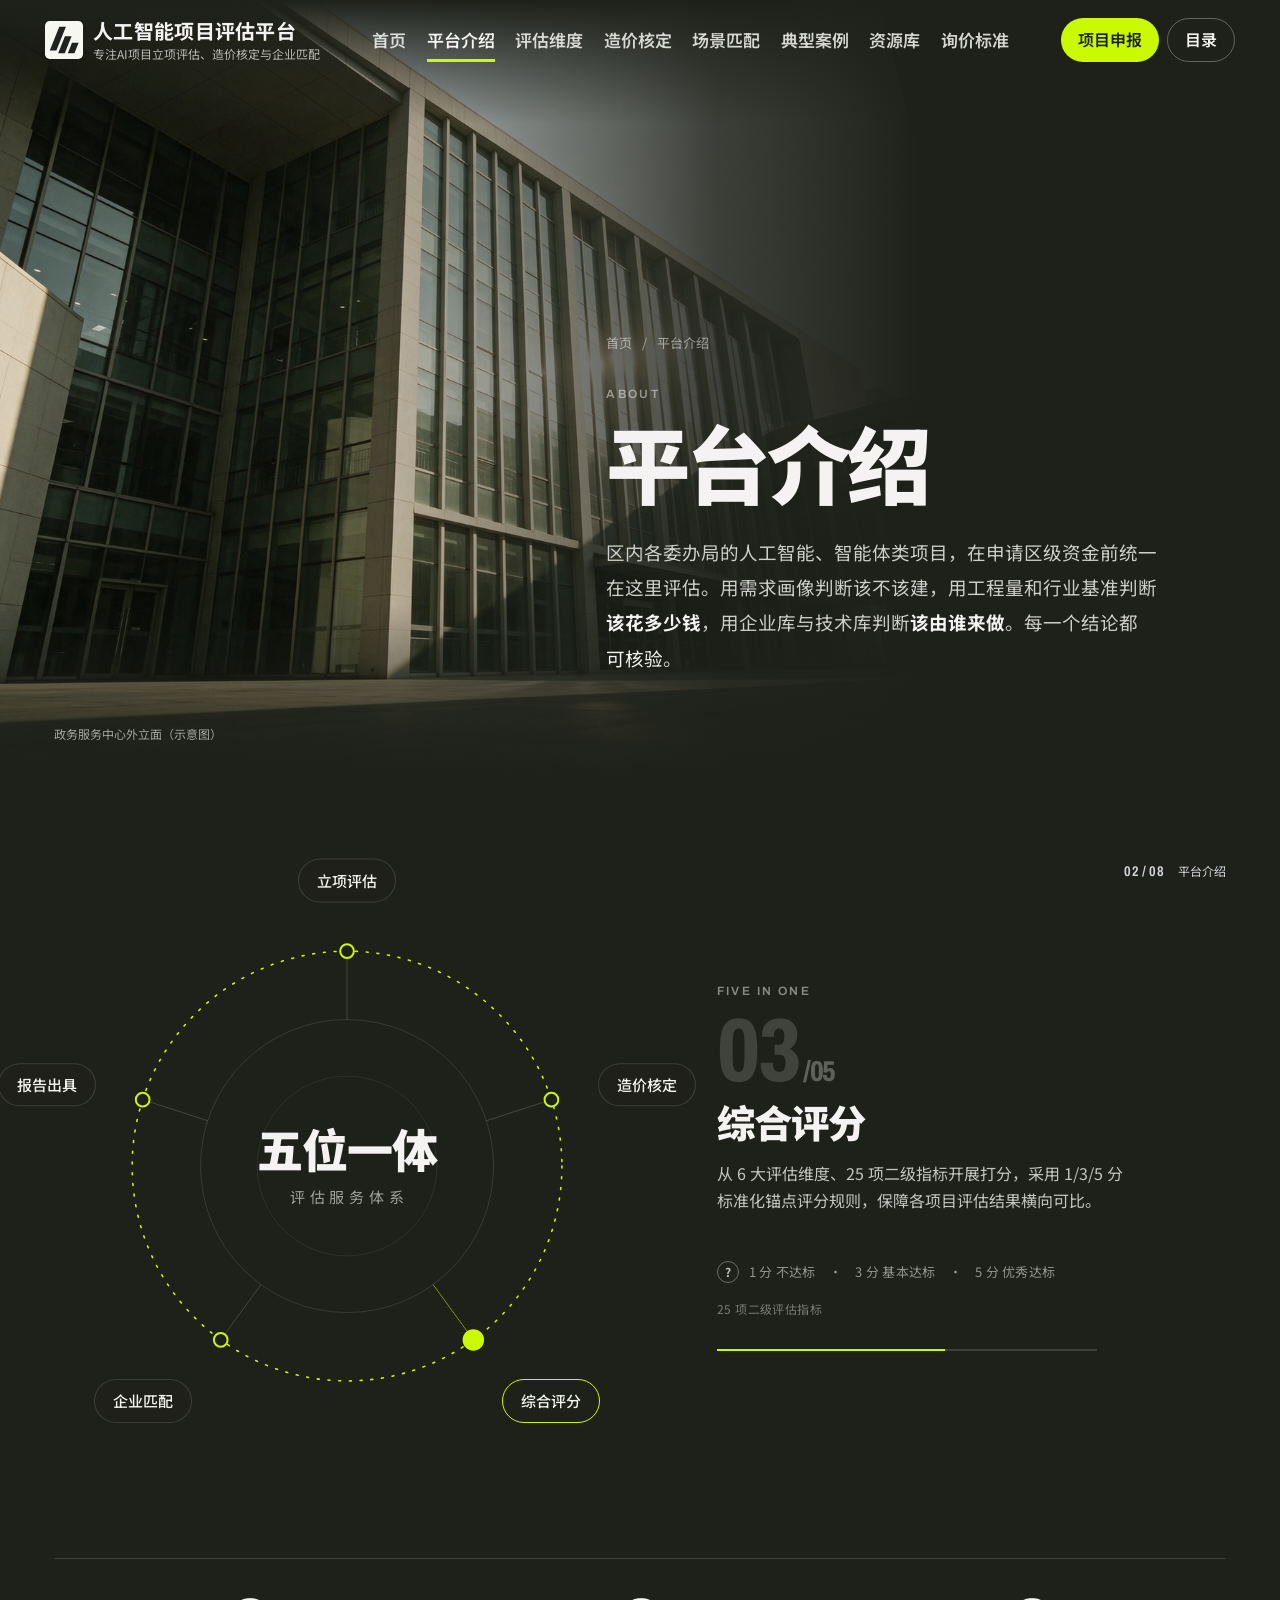
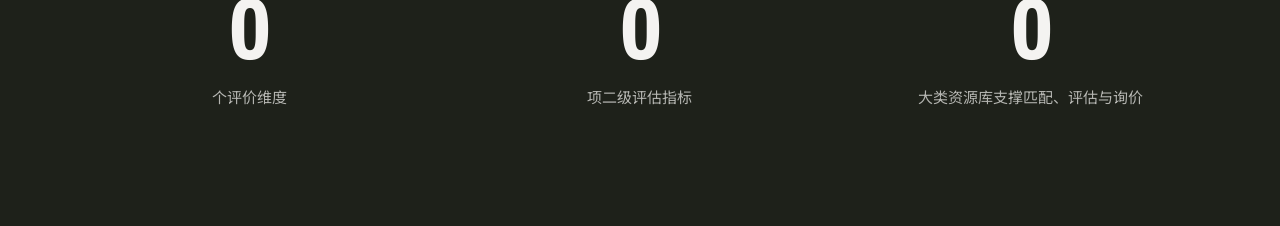
==== commit 434f2733: "移除顶部滚动文字和评估时限，居中展示三项平台指标" ====
--- a/about.html
+++ b/about.html
@@ -60,7 +60,6 @@
       <div class="stat"><span class="num" data-count="6">0</span><p>个评价维度</p></div>
       <div class="stat"><span class="num" data-count="25">0</span><p>项二级评估指标</p></div>
       <div class="stat"><span class="num" data-count="5">0</span><p>大类资源库支撑匹配、评估与询价</p></div>
-      <div class="stat"><span class="num" data-count="11">0</span><p>个工作日出具评估结论</p></div>
     </div>
   </section>
 </main>
--- a/assets/portal.css
+++ b/assets/portal.css
@@ -67,11 +67,6 @@
 /* ---------- header ---------- */
 .top{position:fixed;left:0;right:0;top:0;z-index:50;transition:background .5s}
 .top.solid{background:rgba(30,33,26,.94);backdrop-filter:blur(14px);-webkit-backdrop-filter:blur(14px)}
-.ticker{height:30px;overflow:hidden;border-bottom:1px solid var(--line-d);font-size:12px;color:rgba(244,243,241,.62);transition:height .45s var(--ease),opacity .45s}
-.top.solid .ticker{height:0;opacity:0;border-bottom-color:transparent}
-.ticker-track{display:flex;width:max-content;line-height:30px;animation:marq 48s linear infinite}
-.ticker-track span{padding-right:72px}
-@keyframes marq{to{transform:translateX(-50%)}}
 .hd{
   height:var(--hd);padding-inline:clamp(20px,3.5vw,72px);
   display:grid;grid-template-columns:auto 1fr auto;align-items:center;column-gap:clamp(18px,2vw,40px)
@@ -226,11 +221,12 @@
 /* 静态步进指示：标出当前环节在五步中的位置 */
 .rp-bar i.step{transform:scaleX(var(--p,.6));transition:transform .5s var(--ease)}
 @keyframes fill{to{transform:scaleX(1)}}
-.stats{display:grid;grid-template-columns:repeat(4,1fr);border-top:1px solid var(--line-d);margin-top:clamp(72px,11vh,132px)}
-.stat{padding:30px 24px 0 0}
+.stats{display:grid;grid-template-columns:repeat(3,minmax(0,1fr));border-top:1px solid var(--line-d);margin-top:clamp(72px,11vh,132px)}
+.stat{padding:30px 12px 0;text-align:center}
 .stat .num{font-size:clamp(60px,6.8vw,120px);line-height:.95;display:block}
 .stat p{font-size:15px;color:rgba(244,243,241,.7);margin-top:12px}
-@media (max-width:1000px){.ring-grid{grid-template-columns:1fr}.stats{grid-template-columns:repeat(2,1fr)}.node{font-size:13px;padding:6px 12px 6px 7px}}
+@media (max-width:1000px){.ring-grid{grid-template-columns:1fr}.node{font-size:13px;padding:6px 12px 6px 7px}}
+@media (max-width:600px){.stats{grid-template-columns:1fr}}
 
 /* ---------- evaluation ---------- */
 .eval-grid{display:grid;grid-template-columns:minmax(0,1fr) minmax(0,2fr);gap:clamp(20px,2.4vw,40px)}
@@ -430,7 +426,14 @@
 .ed-item-a.a5{background:rgba(203,249,2,.3);color:#4a6000}
 .ed-item-a.a1{background:rgba(200,90,60,.14);color:#b4622a}
 .ed-item-s{margin-left:auto;font-size:26px;font-weight:800;font-variant-numeric:tabular-nums;line-height:1}
-.ed-item-s.zero{color:#b4622a}
+.ed-item-s.zero{color:#a8332a}
+/* 分数数字按 A—E 档着色（仅改数字颜色） */
+.ed-item-s.g-a,.ed-pane-s .num.g-a,.ed-nav-i .ed-nav-s.g-a,.ed-phase .ed-phase-s.g-a,.ed-fd .num.g-a,.ed-grade-legend .g-a{color:#3f6b00}
+.ed-item-s.g-b,.ed-pane-s .num.g-b,.ed-nav-i .ed-nav-s.g-b,.ed-phase .ed-phase-s.g-b,.ed-fd .num.g-b,.ed-grade-legend .g-b{color:#0d6b5c}
+.ed-item-s.g-c,.ed-pane-s .num.g-c,.ed-nav-i .ed-nav-s.g-c,.ed-phase .ed-phase-s.g-c,.ed-fd .num.g-c,.ed-grade-legend .g-c{color:#9a6b00}
+.ed-item-s.g-d,.ed-pane-s .num.g-d,.ed-nav-i .ed-nav-s.g-d,.ed-phase .ed-phase-s.g-d,.ed-fd .num.g-d,.ed-grade-legend .g-d{color:#b4622a}
+.ed-item-s.g-e,.ed-pane-s .num.g-e,.ed-nav-i .ed-nav-s.g-e,.ed-phase .ed-phase-s.g-e,.ed-fd .num.g-e,.ed-grade-legend .g-e{color:#a8332a}
+.ed-grade-legend .sep{color:var(--mute);margin:0 .35em;font-weight:500}
 .ed-item-basis{display:flex;gap:9px;align-items:flex-start;margin-bottom:8px}
 .ed-basis-l{flex:0 0 auto;font-size:11.5px;font-weight:800;letter-spacing:.08em;color:var(--mute);padding-top:2px}
 .ed-item-basis p{font-size:13.5px;line-height:1.65;color:var(--ink)}
@@ -476,31 +479,56 @@
 .ed-final-note{font-size:13px;color:var(--mute);line-height:1.65;padding-top:12px;border-top:1px dashed var(--line-l)}
 
 /* 公式与依据 */
-.ed-notes{display:grid;grid-template-columns:minmax(0,1.7fr) minmax(260px,.9fr);gap:24px;align-items:start}
+.ed-notes{display:grid;grid-template-columns:minmax(0,1fr);gap:20px;align-items:start}
 .ed-formula{margin:0;padding:20px 24px;border-left:3px solid var(--lime);
   background:rgba(244,243,241,.72);display:flex;flex-direction:column;gap:10px}
 .ed-formula .fx-row{display:flex;flex-wrap:wrap;align-items:baseline;gap:12px}
 .ed-formula .fx-label{flex:0 0 auto;font-size:12.5px;font-weight:800;letter-spacing:.1em;
   color:var(--mute);border:1px solid var(--line-l);padding:2px 9px;border-radius:3px}
 .ed-formula .fx{font-size:15.5px;line-height:1.62;color:var(--ink)}
-.ed-veto-box{border:1px solid var(--line-l);padding:18px 20px;background:#fff}
-.ed-veto-box h4{font-size:13px;font-weight:800;letter-spacing:.1em;color:var(--mute);margin-bottom:11px}
-.ed-veto-box p{font-size:12.5px;color:var(--mute);line-height:1.6;margin-bottom:11px}
-.ed-veto{display:flex;align-items:center;gap:8px;font-size:13px;padding:6px 0;border-top:1px dashed var(--line-l)}
-.ed-vc{font-family:var(--lat);font-weight:800;font-size:12.5px}
-.ed-vres{margin-left:auto;font-size:12px;font-weight:700;color:#0f7a47}
+.ed-veto-box{border:1px solid var(--line-l);padding:18px 20px;background:#fff;margin-bottom:24px}
+.ed-veto-h{display:flex;align-items:baseline;flex-wrap:wrap;gap:12px;margin-bottom:14px}
+.ed-veto-box h4{font-size:13px;font-weight:800;letter-spacing:.1em;color:var(--mute);margin:0}
+.ed-veto-box p{font-size:12.5px;color:var(--mute);line-height:1.6;margin:0}
+.ed-veto-grid{display:grid;grid-template-columns:repeat(4,minmax(0,1fr));gap:12px;font-size:13px}
+.ed-veto>div.ed-veto{display:flex;flex-direction:column;gap:8px;
+  border:1px solid var(--line-l);border-left:3px solid #0f7a47;padding:13px 15px;background:rgba(244,243,241,.5)}
+.ed-veto>div.ed-veto.bad{border-left-color:#b4622a;background:rgba(180,98,42,.05)}
+.ed-veto ul{margin:0;padding-left:20px;list-style:disc;font-size:12px;color:var(--mute);line-height:1.5}
+.ed-veto ul li{margin:3px 0}
+.ed-veto-top{display:flex;align-items:center;gap:10px}
+.ed-vc{font-family:var(--lat);font-weight:800;font-size:12.5px;flex:0 0 auto;line-height:1.5}
+.ed-vt{display:flex;flex-direction:column;gap:3px;font-weight:600;line-height:1.5}
+.ed-vt em{font-style:normal;font-size:11.5px;font-weight:400;color:var(--mute);letter-spacing:.01em}
+.ed-vres{margin-left:auto;flex:0 0 auto;font-size:12px;font-weight:700;color:#0f7a47;white-space:nowrap}
 .ed-veto.bad .ed-vres{color:#b4622a}
+.ed-veto-note{font-size:11.5px;color:var(--mute);line-height:1.55;padding:0;margin-top:auto}
+.ed-veto.bad .ed-veto-note{color:#b4622a}
 
 @media (max-width:1100px){.ed-phases{grid-template-columns:repeat(4,1fr)}.ed-notes{grid-template-columns:1fr}
+  .ed-veto-grid{grid-template-columns:repeat(2,minmax(0,1fr))}
   .ed-final-side{grid-template-columns:repeat(3,1fr)}}
 @media (max-width:860px){.ed-desk{grid-template-columns:1fr}.ed-nav{flex-direction:row;overflow-x:auto}
   .ed-nav-i{border-bottom:none;border-right:1px solid var(--line-l);flex:0 0 auto;min-width:150px}
   .ed-nav-i:last-child{border-right:none}}
 @media (max-width:620px){.ed-phases{grid-template-columns:repeat(2,1fr)}.ed-final-side{grid-template-columns:1fr}
+  .ed-veto-grid{grid-template-columns:1fr}
   .ed-pane-h{padding:16px 18px 14px}.ed-pane-b{padding:4px 18px 16px}.ed-pane-code{width:36px;font-size:26px}
   .ed-launch{padding:18px 20px}.ed-run{width:100%;justify-content:center}.ed-launch-r{width:100%}}
 
 /* ---------- pricing ---------- */
+.price-pick{margin:0 0 clamp(36px,5vh,64px)}
+.sec.dark .formula{margin-bottom:22px}
+.price-pick-main{display:flex;flex-direction:column;gap:8px;max-width:640px}
+.price-lb{font-size:12.5px;font-weight:800;letter-spacing:.1em;color:rgba(244,243,241,.55)}
+.price-select{font-family:inherit;font-size:16px;padding:11px 14px;width:100%;
+  border:1px solid rgba(244,243,241,.28);border-radius:2px;
+  background:rgba(244,243,241,.06);color:var(--paper);cursor:pointer;
+  appearance:none;-webkit-appearance:none;
+  background-image:url("data:image/svg+xml,%3Csvg xmlns='http://www.w3.org/2000/svg' width='12' height='8' viewBox='0 0 12 8'%3E%3Cpath fill='%23CBF902' d='M1 1l5 5 5-5'/%3E%3C/svg%3E");
+  background-repeat:no-repeat;background-position:right 14px center;padding-right:40px}
+.price-select:hover,.price-select:focus{border-color:rgba(203,249,2,.55);outline:none}
+.price-select option{color:var(--ink);background:#fff}
 .formula{display:flex;flex-wrap:wrap;align-items:center;gap:12px 14px;font-size:clamp(17px,1.5vw,24px);font-weight:700;padding:24px 0;border-top:1px solid var(--line-d);border-bottom:1px solid var(--line-d);margin-bottom:clamp(44px,6vh,76px)}
 .formula .t{padding:6px 16px;border:1px solid var(--line-d);border-radius:999px;color:rgba(244,243,241,.55);transition:color .6s,border-color .6s}
 .formula.in .t{color:var(--paper);border-color:rgba(244,243,241,.45)}
@@ -515,9 +543,12 @@
 .wf-bar:hover{opacity:.82}
 .wf-fade{opacity:0;transition:opacity .8s var(--ease)}
 .wf.in .wf-fade{opacity:1}
-.wf-tip{position:absolute;z-index:5;pointer-events:none;width:270px;background:var(--paper);color:var(--ink);padding:14px 16px;border-radius:4px;font-size:13.5px;line-height:1.6;opacity:0;transform:translateY(8px);transition:opacity .25s,transform .35s var(--ease)}
+.wf-tip{position:absolute;z-index:5;pointer-events:none;width:300px;background:var(--paper);color:var(--ink);padding:14px 16px;border-radius:4px;font-size:13.5px;line-height:1.6;opacity:0;transform:translateY(8px);transition:opacity .25s,transform .35s var(--ease)}
 .wf-tip.on{opacity:1;transform:none}
 .wf-tip b{display:block;font-size:15px;margin-bottom:4px}
+.wf-calc{display:flex;justify-content:space-between;align-items:center;gap:8px;margin-top:8px;padding:6px 8px;background:rgba(203,249,2,.08);border-left:3px solid #CBF902;font-size:12px}
+.wf-calc span:first-child{color:var(--mute)}
+.wf-calc .num{font-weight:700;font-family:var(--lat)}
 .wf-tip small{display:block;color:var(--mute);margin-top:6px}
 .wf-note{font-size:13px;color:rgba(244,243,241,.55);margin-top:14px}
 .price-side figure{border-radius:4px;overflow:hidden;position:relative}
@@ -550,10 +581,6 @@
 .scard:hover .scard-img img{transform:scale(1.05)}
 .scard h3{font-size:clamp(22px,1.8vw,28px);font-weight:900;margin-top:18px;letter-spacing:-.02em}
 .scard p{font-size:14px;color:var(--mute);margin-top:4px}
-.hs-end{flex:0 0 clamp(260px,24vw,380px);padding-left:clamp(8px,2vw,32px)}
-.hs-end h3{font-size:clamp(28px,2.8vw,44px);font-weight:900;line-height:1.2;letter-spacing:-.02em;margin-bottom:24px}
-.hs-end .btn{background:var(--ink);color:var(--paper)}
-.hs-end .btn:hover{background:var(--ink-2)}
 @media (max-width:900px){.hs{height:auto!important}.hs-sticky{position:relative;height:auto;overflow-x:auto;padding:24px 0}.hs-track{transform:none!important}}
 
 .desk{margin-top:clamp(72px,11vh,132px);background:var(--ink-2);color:var(--paper);border-radius:4px;overflow:hidden;scroll-margin-top:calc(var(--hd) + 24px)}
@@ -729,7 +756,6 @@
 .menu-pic img.on{opacity:1;transform:none}
 .menu-pic .cap{position:absolute;left:28px;bottom:26px;z-index:2}
 .menu-close{position:absolute;top:calc(30px + (var(--hd) - 44px) / 2);right:var(--pad);z-index:3}
-.menu-foot{font-size:13px;color:rgba(244,243,241,.5);margin-top:36px}
 @media (max-width:900px){.menu{grid-template-columns:1fr}.menu-pic{display:none}}
 kbd{display:inline-flex;align-items:center;justify-content:center;min-width:30px;height:28px;padding:0 8px;border:1px solid rgba(244,243,241,.3);border-bottom-width:2px;border-radius:4px;font-family:var(--lat);font-size:12.5px;font-weight:700;line-height:1}
 .keys{position:fixed;inset:0;z-index:90;display:grid;place-items:center;background:rgba(30,33,26,.72);backdrop-filter:blur(6px);-webkit-backdrop-filter:blur(6px);opacity:0;visibility:hidden;transition:opacity .35s,visibility 0s .35s}
@@ -748,11 +774,9 @@
 @media (max-width:620px){.keys-cols{grid-template-columns:1fr}}
 .pg{position:fixed;right:var(--pad);bottom:16px;z-index:40;font-size:12px;color:#F4F3F1;mix-blend-mode:difference;pointer-events:none;display:flex;gap:14px;align-items:baseline}
 .pg .num{font-size:14px;font-weight:700;letter-spacing:.04em}
-.hint{position:fixed;left:var(--pad);bottom:20px;z-index:40;font-size:12.5px;padding:8px 16px;border-radius:999px;background:rgba(30,33,26,.86);border:1px solid var(--line-d);color:rgba(244,243,241,.85);transition:opacity .6s,transform .6s var(--ease)}
-.hint.gone{opacity:0;transform:translateY(12px);pointer-events:none}
 .toast{position:fixed;left:50%;top:22px;z-index:95;visibility:hidden;transform:translate(-50%,calc(-100% - 40px));background:var(--paper);color:var(--ink);padding:12px 22px;border-radius:999px;font-size:14px;font-weight:500;transition:transform .5s var(--ease);max-width:92vw;text-align:center}
 .toast.show{transform:translate(-50%,0);visibility:visible}
-@media print{.view{display:block!important}.pre,.top,.menu,.keys,.pg,.hint,.toast{display:none!important}.sec,.hero{break-after:page}.js .ln>span,.js .rv{transform:none!important;opacity:1!important}.hs{height:auto!important}.hs-sticky{position:relative;height:auto}.hs-track{transform:none!important;flex-wrap:wrap}}
+@media print{.view{display:block!important}.pre,.top,.menu,.keys,.pg,.toast{display:none!important}.sec,.hero{break-after:page}.js .ln>span,.js .rv{transform:none!important;opacity:1!important}.hs{height:auto!important}.hs-sticky{position:relative;height:auto}.hs-track{transform:none!important;flex-wrap:wrap}}
 
 /* Background films share the still image's crop and stay behind the text. */
 .pre{background:linear-gradient(90deg,#171d18e6,#192019a6),url(opening-city.jpg) center/cover,var(--ink-2)}
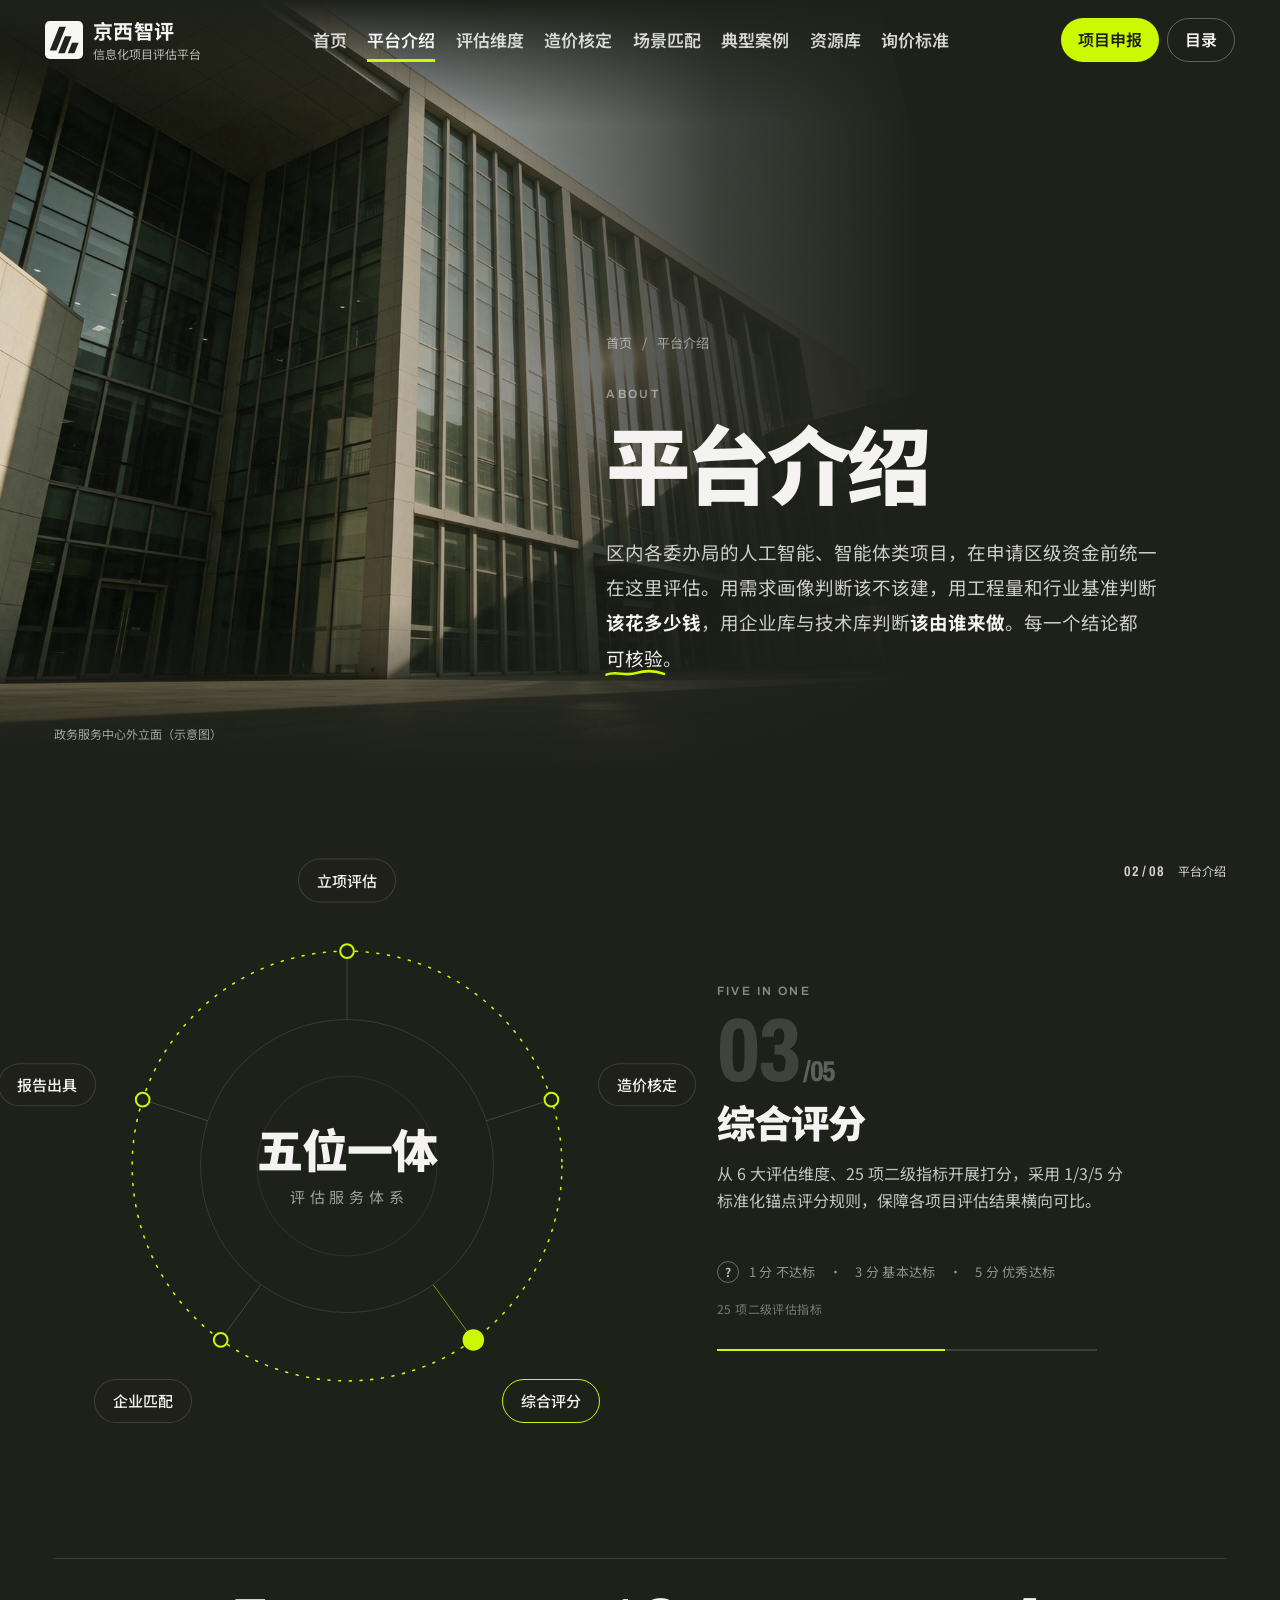
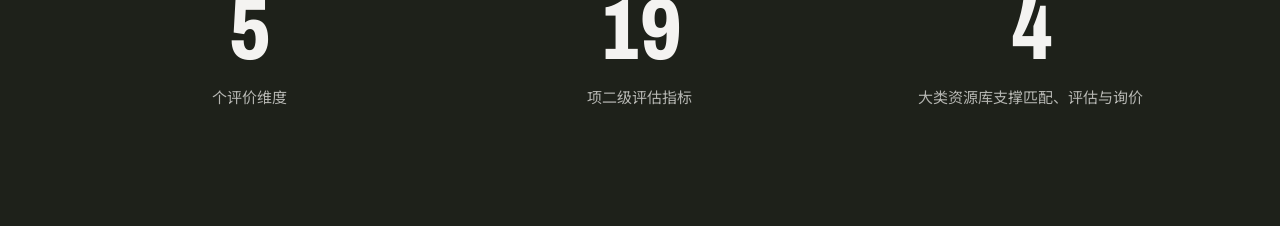
==== commit 1c3c6b0e: "将平台品牌更新为京西智评，并调整首页与副标题文案。 Co-authored-by: Cursor <cursoragent@cursor.com>" ====
--- a/about.html
+++ b/about.html
@@ -3,9 +3,9 @@
 <head>
 <meta charset="utf-8">
 <meta name="viewport" content="width=device-width, initial-scale=1, viewport-fit=cover">
-<title>平台介绍 · 人工智能项目评估平台</title>
+<title>平台介绍 · 京西智评</title>
 <link rel="icon" type="image/svg+xml" href="assets/favicon.svg">
-<meta name="description" content="专注AI项目立项评估、造价核定与企业匹配。">
+<meta name="description" content="信息化项目评估平台。">
 <!-- 网络字体异步加载：内网打不开时自动回退到系统字体，不会卡住页面 -->
 <link rel="stylesheet" media="print" onload="this.media='all'"
       href="https://fonts.googleapis.com/css2?family=Archivo:wdth,wght@62..125,400..900&family=Noto+Sans+SC:wght@400;500;700;900&display=swap">
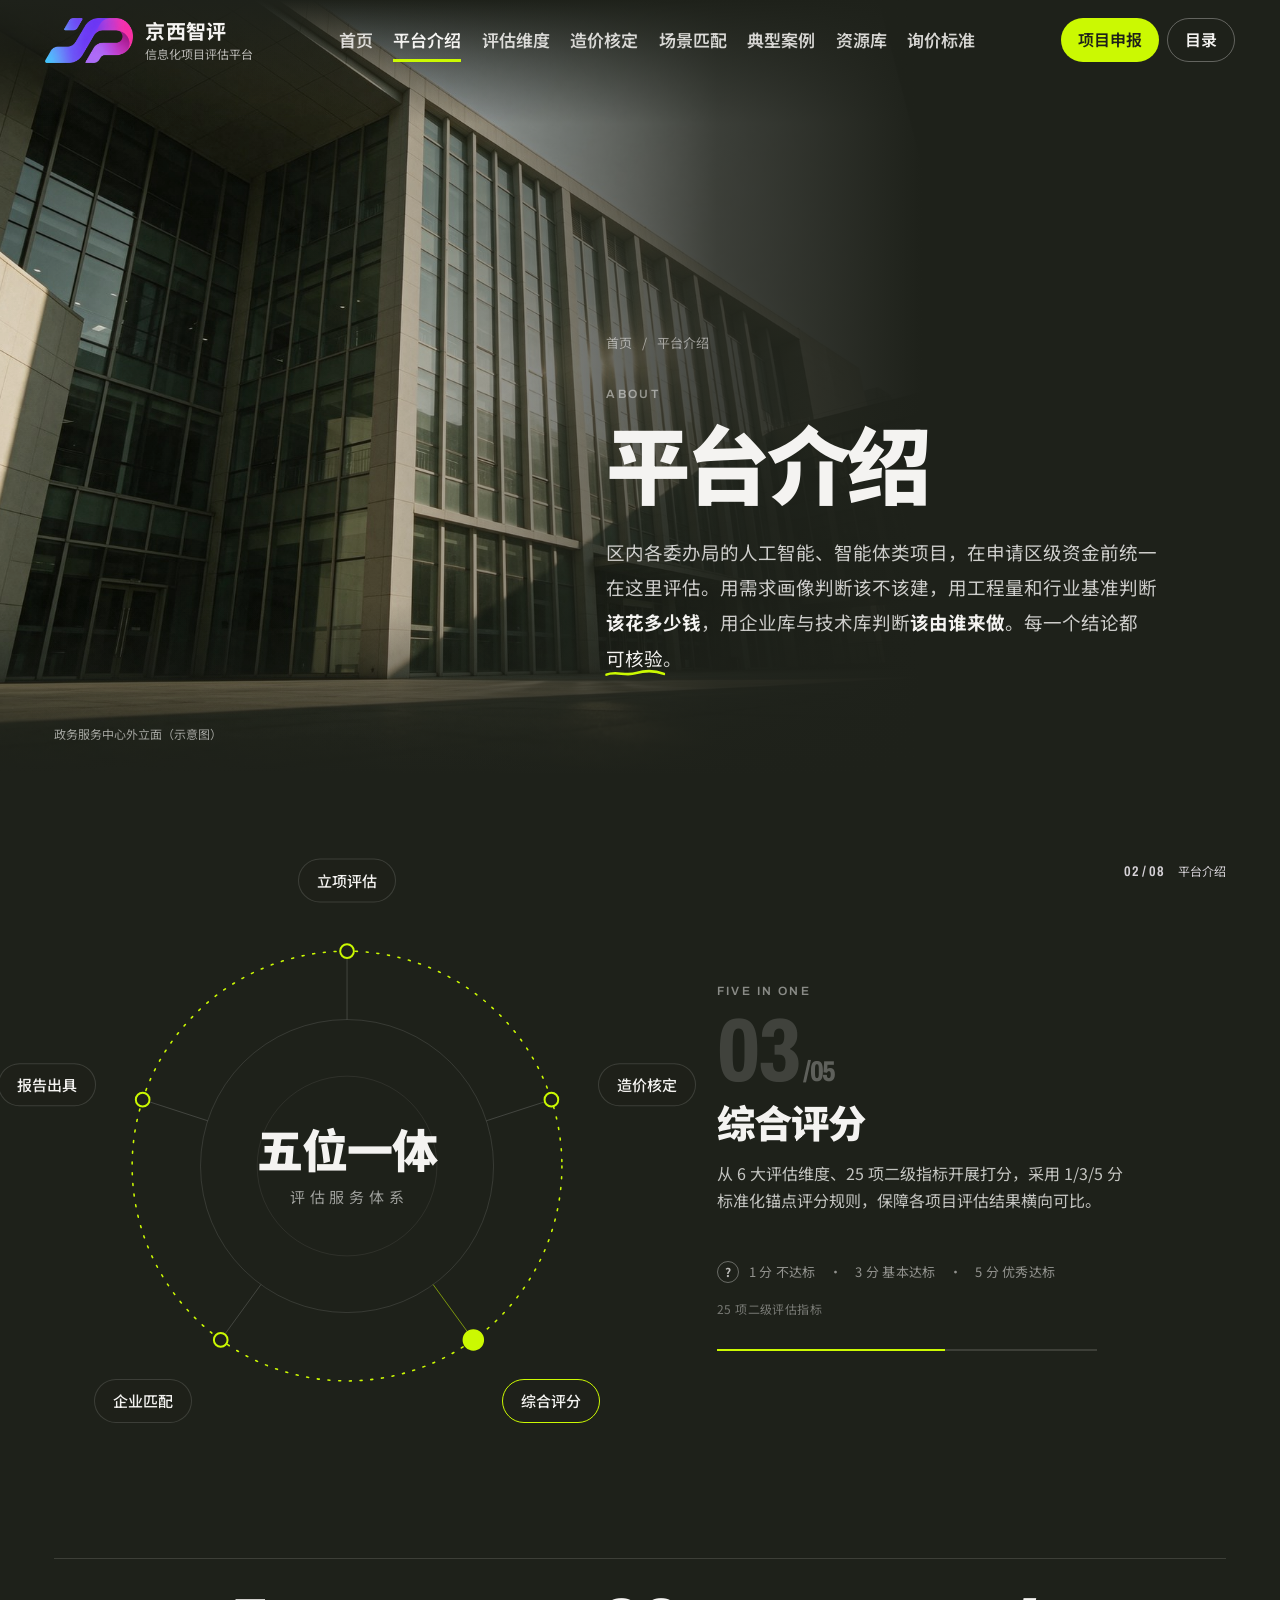
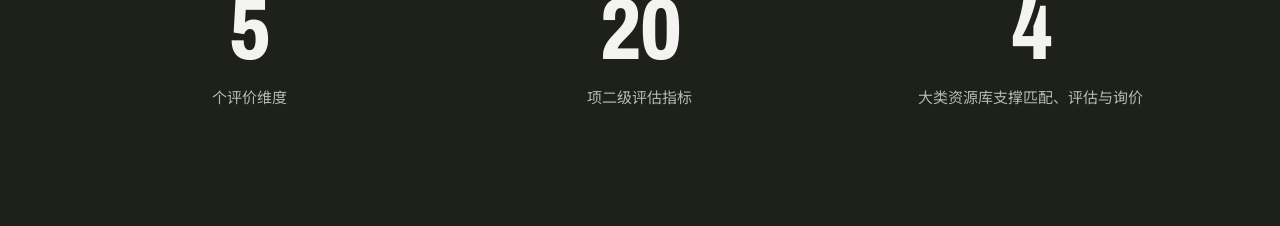
==== commit 7b65aac1: "更新京西智评的导航标识和浏览器标签页图标" ====
--- a/about.html
+++ b/about.html
@@ -4,7 +4,7 @@
 <meta charset="utf-8">
 <meta name="viewport" content="width=device-width, initial-scale=1, viewport-fit=cover">
 <title>平台介绍 · 京西智评</title>
-<link rel="icon" type="image/svg+xml" href="assets/favicon.svg">
+<link rel="icon" type="image/png" sizes="64x64" href="assets/jingxi-icon.png">
 <meta name="description" content="信息化项目评估平台。">
 <!-- 网络字体异步加载：内网打不开时自动回退到系统字体，不会卡住页面 -->
 <link rel="stylesheet" media="print" onload="this.media='all'"
--- a/assets/portal.css
+++ b/assets/portal.css
@@ -71,10 +71,15 @@
   height:var(--hd);padding-inline:clamp(20px,3.5vw,72px);
   display:grid;grid-template-columns:auto 1fr auto;align-items:center;column-gap:clamp(18px,2vw,40px)
 }
-.brand{display:flex;align-items:center;gap:clamp(10px,.8vw,16px);white-space:nowrap}
-.brand-mark{width:clamp(38px,2.4vw,46px);height:auto;flex-shrink:0}
-.brand b{display:block;font-size:clamp(20px,1.32vw,25px);font-weight:700;letter-spacing:.015em;line-height:1.25}
-.brand small{display:block;margin-top:3px;font-size:clamp(12px,.72vw,14px);color:rgba(244,243,241,.72);line-height:1.4}
+.brand{
+  display:grid;grid-template-columns:auto auto;grid-template-rows:auto auto;
+  align-items:center;column-gap:clamp(12px,1vw,18px);
+  white-space:nowrap;font-size:clamp(20px,1.32vw,25px)
+}
+.brand>span{display:contents}
+.brand-mark{grid-column:1;grid-row:1/span 2;align-self:center;height:2.25em;width:auto;display:block}
+.brand b{grid-column:2;grid-row:1;display:block;font-size:clamp(20px,1.32vw,25px);font-weight:700;letter-spacing:.015em;line-height:1.25}
+.brand small{grid-column:2;grid-row:2;display:block;margin-top:3px;font-size:clamp(12px,.72vw,14px);color:rgba(244,243,241,.72);line-height:1.4}
 .nav{
   justify-self:center;display:flex;align-items:center;gap:clamp(16px,1.6vw,34px);
   font-size:clamp(17px,1.21vw,22px);font-weight:600;line-height:1.4;white-space:nowrap
@@ -92,8 +97,8 @@
 @media (max-width:720px){
   :root{--hd:66px}
   .hd{padding-inline:clamp(12px,4vw,24px);column-gap:8px}
-  .brand{gap:8px}
-  .brand-mark{width:32px}
+  .brand{column-gap:10px;font-size:clamp(15px,4vw,19px)}
+  .brand-mark{grid-row:1;height:1em;align-self:center}
   .brand b{font-size:clamp(15px,4vw,19px)}
   .brand small,.hd-act .btn-lime{display:none}
   .hd-act .btn{padding-inline:14px}
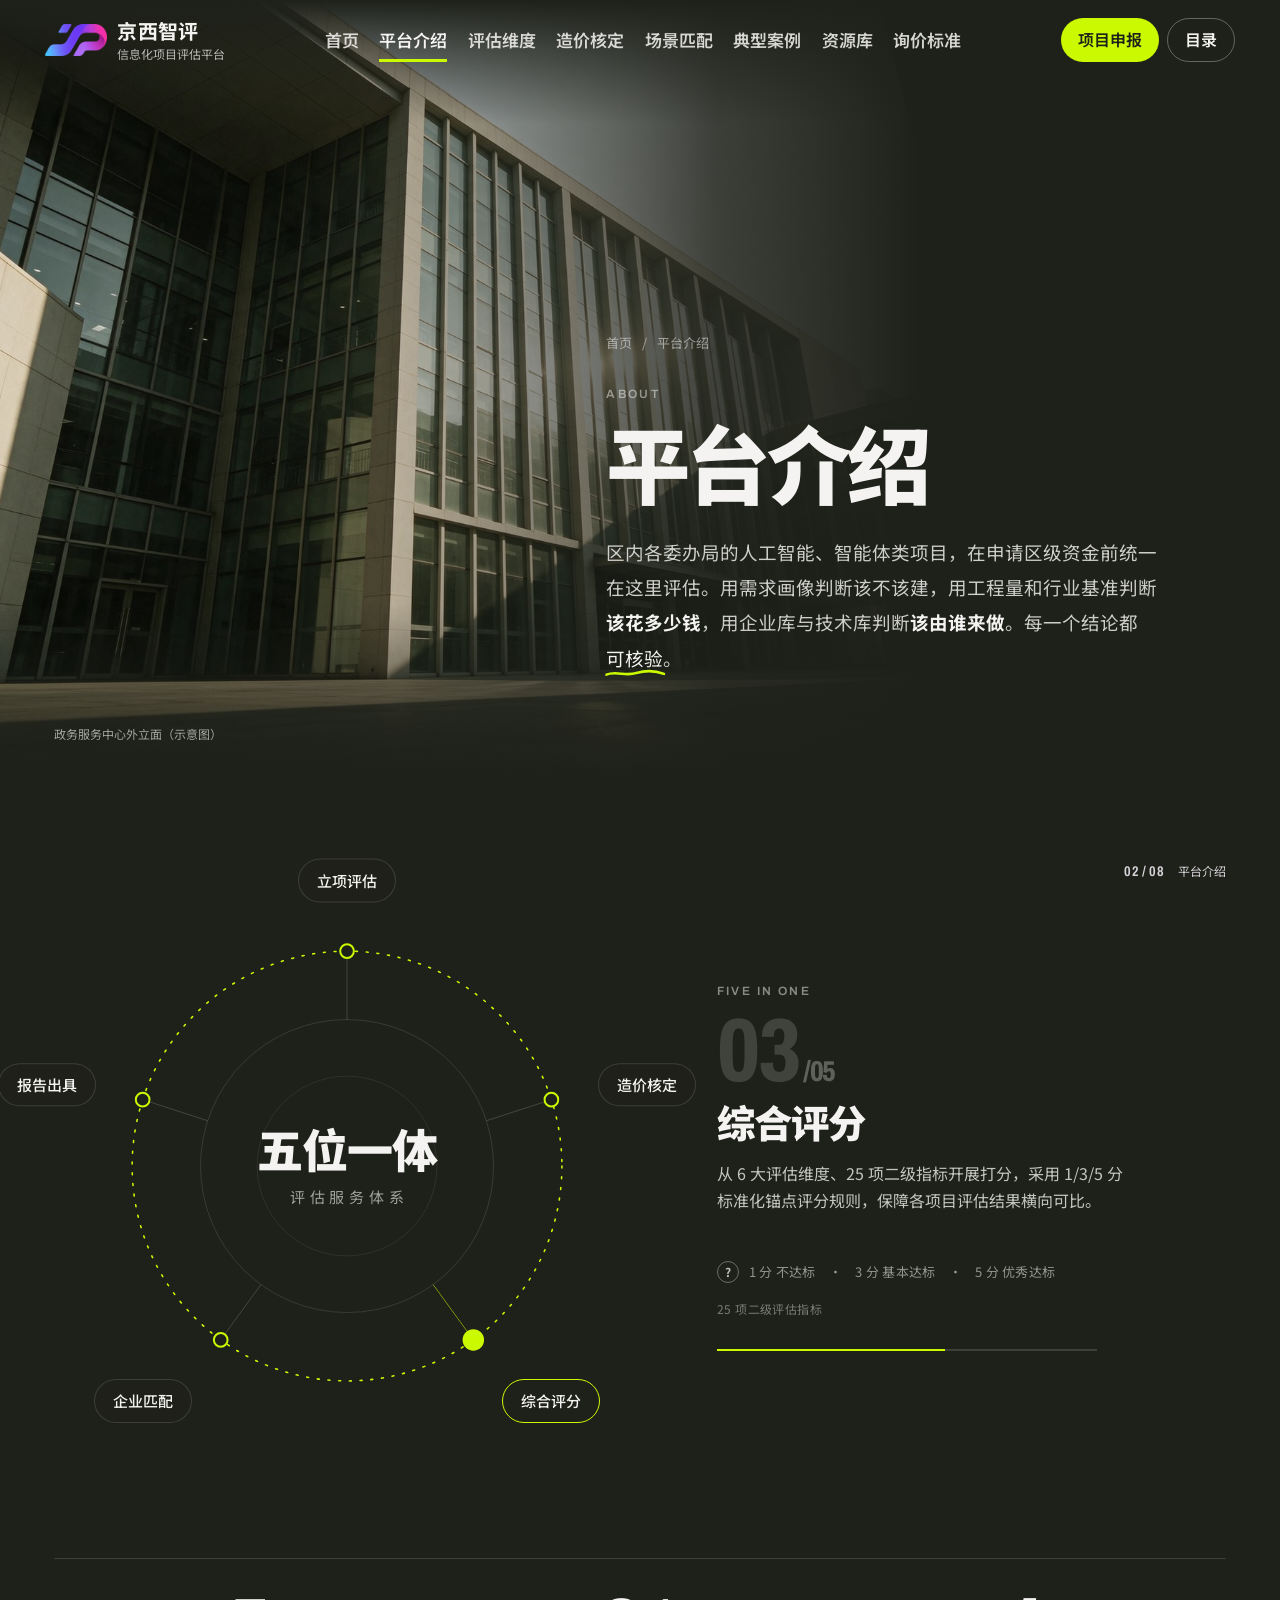
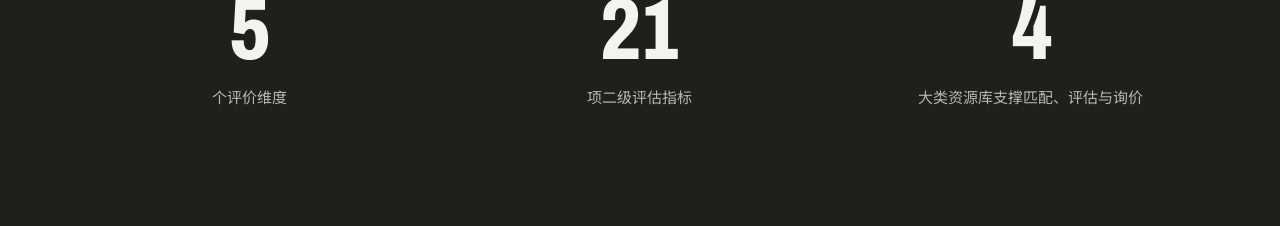
==== commit 3c0ba9b3: "静态资源加版本号，避免浏览器缓存导致样式与脚本更新不生效 Co-authored-by: Cursor <cursoragent@cursor.com>" ====
--- a/about.html
+++ b/about.html
@@ -10,7 +10,7 @@
 <link rel="stylesheet" media="print" onload="this.media='all'"
       href="https://fonts.googleapis.com/css2?family=Archivo:wdth,wght@62..125,400..900&family=Noto+Sans+SC:wght@400;500;700;900&display=swap">
 <script>document.documentElement.classList.add('js');if(matchMedia('(prefers-reduced-motion: reduce)').matches)document.documentElement.classList.add('rm');</script>
-<link rel="stylesheet" href="assets/portal.css">
+<link rel="stylesheet" href="assets/portal.css?v=20261127">
 </head>
 <body>
 <main id="main" tabindex="-1" class="view on" data-page="about">
@@ -64,10 +64,10 @@
   </section>
 </main>
 
-<script src="assets/portal-data.js"></script>
-<script src="assets/portal-shell.js"></script>
-<script src="assets/pages/about.js"></script>
-<script src="assets/portal-media.js"></script>
-<script src="assets/portal.js"></script>
+<script src="assets/portal-data.js?v=20261127"></script>
+<script src="assets/portal-shell.js?v=20261127"></script>
+<script src="assets/pages/about.js?v=20261127"></script>
+<script src="assets/portal-media.js?v=20261127"></script>
+<script src="assets/portal.js?v=20261127"></script>
 </body>
 </html>
--- a/assets/portal.css
+++ b/assets/portal.css
@@ -73,11 +73,11 @@
 }
 .brand{
   display:grid;grid-template-columns:auto auto;grid-template-rows:auto auto;
-  align-items:center;column-gap:clamp(12px,1vw,18px);
+  justify-self:start;align-items:center;column-gap:clamp(10px,.7vw,12px);
   white-space:nowrap;font-size:clamp(20px,1.32vw,25px)
 }
 .brand>span{display:contents}
-.brand-mark{grid-column:1;grid-row:1/span 2;align-self:center;height:2.25em;width:auto;display:block}
+.brand-mark{grid-column:1;grid-row:1/span 2;align-self:center;height:1.6em;width:auto;display:block}
 .brand b{grid-column:2;grid-row:1;display:block;font-size:clamp(20px,1.32vw,25px);font-weight:700;letter-spacing:.015em;line-height:1.25}
 .brand small{grid-column:2;grid-row:2;display:block;margin-top:3px;font-size:clamp(12px,.72vw,14px);color:rgba(244,243,241,.72);line-height:1.4}
 .nav{
@@ -354,6 +354,14 @@
   border:1.5px solid var(--lime);opacity:.9;animation:edLive 1.5s var(--ease) infinite}
 .ed-phase.wait{opacity:.5}
 .ed-phase.wait .ed-phase-s{color:var(--mute)}
+/* 一票否决前置未过门槛：汇总总分划线并标注 */
+.ed-veto-strike{text-decoration:line-through;text-decoration-thickness:1.5px;opacity:.6}
+.ed-veto-flag{font-style:normal;font-size:11px;font-weight:700;color:#b4622a;
+  border:1px solid rgba(180,98,42,.45);padding:0 5px;border-radius:3px;margin-left:6px;
+  white-space:nowrap;display:inline-block;vertical-align:middle}
+.ed-phase.now .ed-veto-strike{opacity:.55}
+.ed-phase.now .ed-veto-flag{color:#e8a06a;border-color:rgba(232,160,106,.5)}
+.ed-pane-s.veto-fail .ed-veto-strike{opacity:.65}
 
 /* 分区切换：左导航固定满高 + 右明细独立滚动，不撑长页面 */
 .ed-desk{display:grid;grid-template-columns:minmax(200px,230px) minmax(0,1fr);gap:1px;
